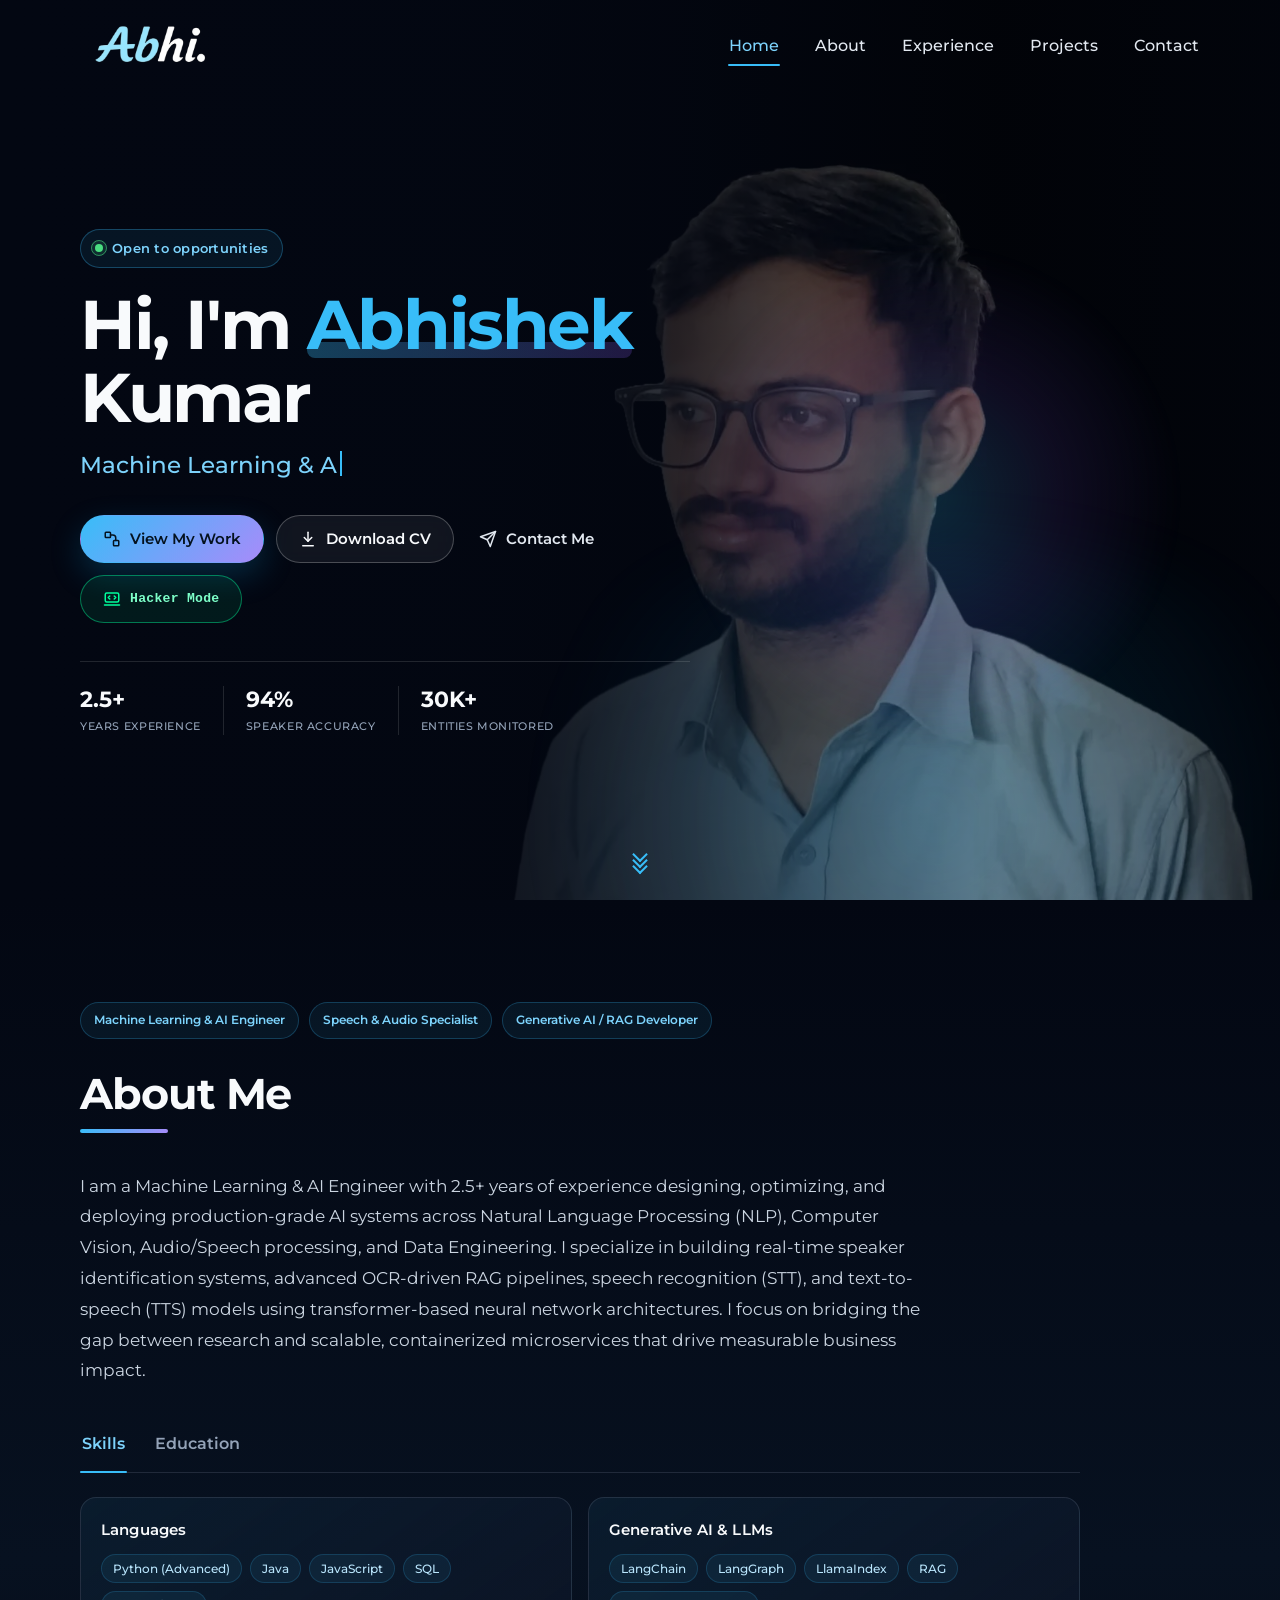
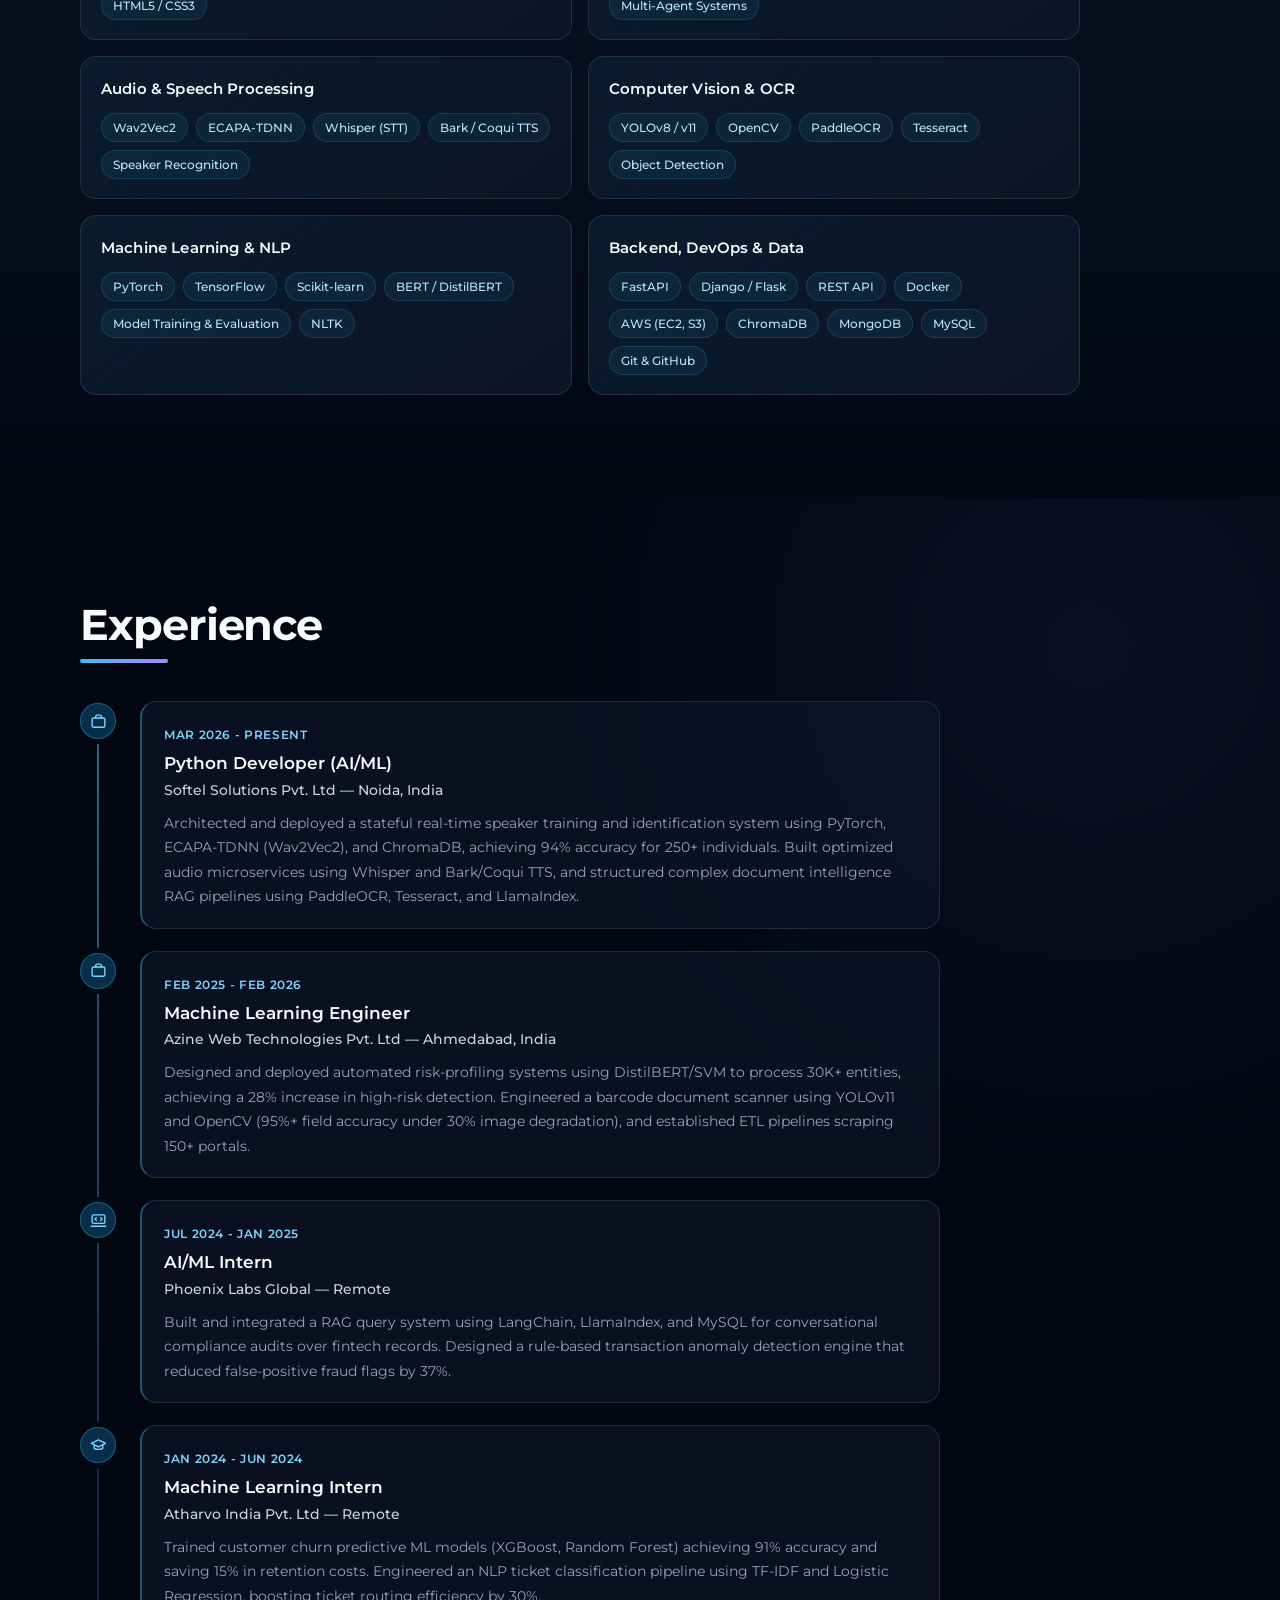
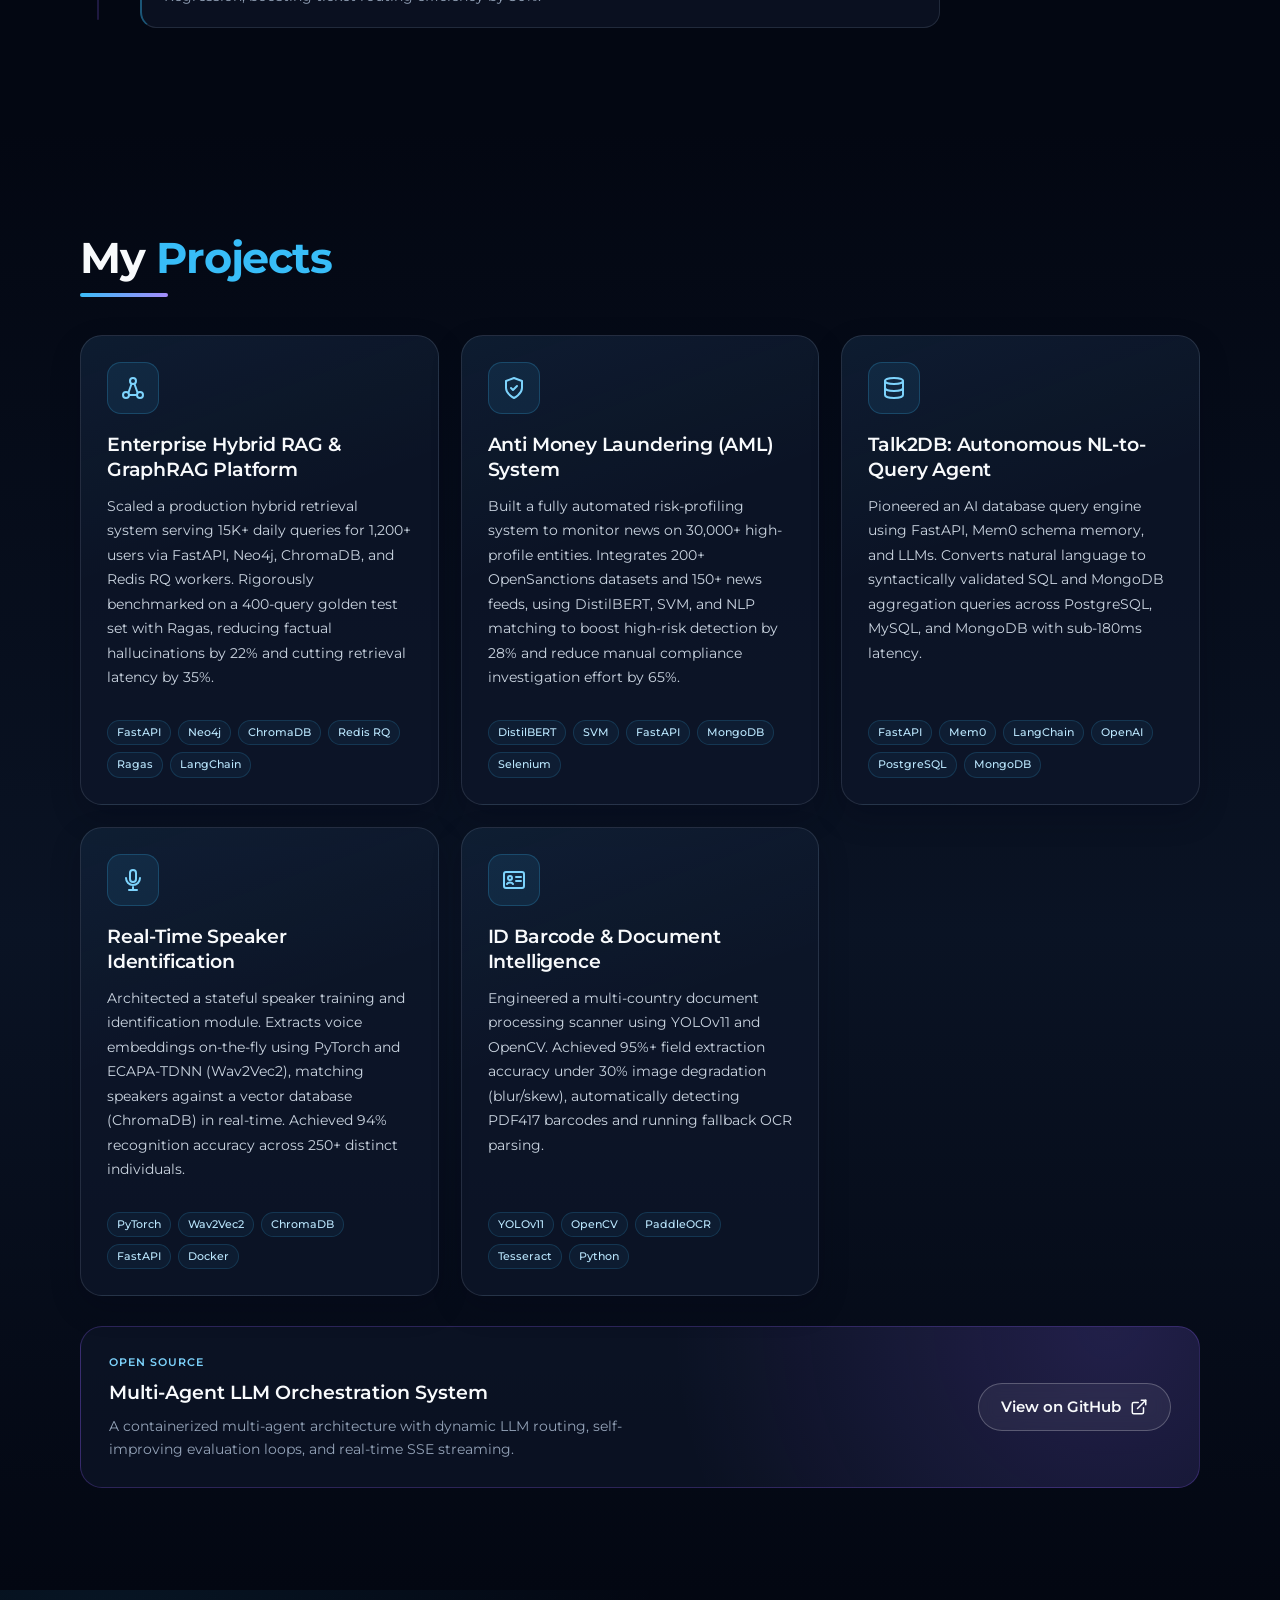
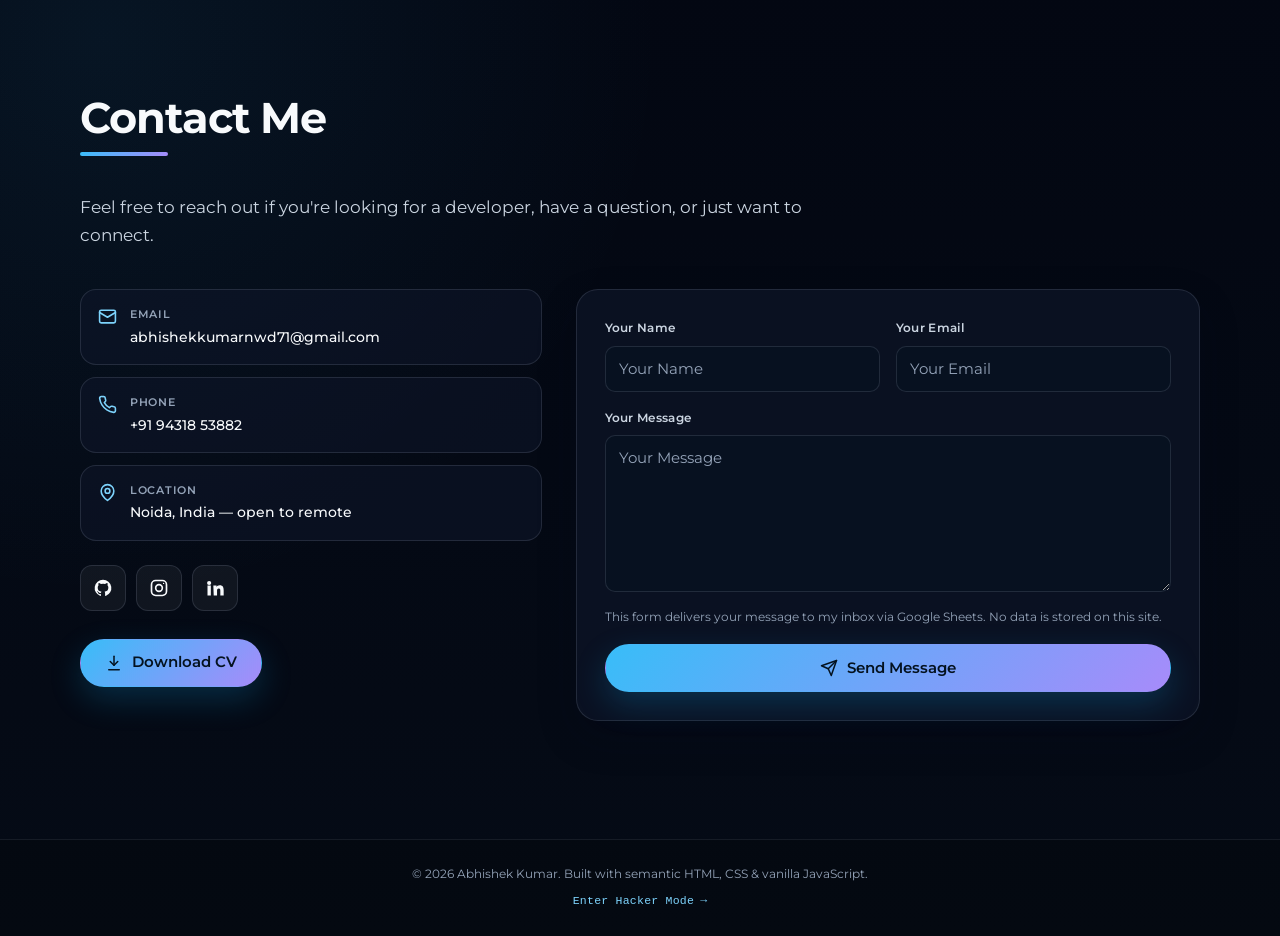
==== index.html @ 0c3302c2 "Initial portfolio commit" ====
<!DOCTYPE html>
<html lang="en">
  <head>
    <meta charset="UTF-8">
    <meta name="viewport" content="width=device-width, initial-scale=1.0">
    <title>Abhishek Kumar | Machine Learning &amp; AI Engineer</title>
    <meta name="description" content="Abhishek Kumar is a Machine Learning &amp; AI Engineer with 2.5+ years of experience building production NLP, speech, computer vision, and RAG systems.">
    <meta name="author" content="Abhishek Kumar">
    <meta name="theme-color" content="#030712">
    <link rel="canonical" href="https://personal-portfolio-jet-nine.vercel.app/">

    <meta property="og:type" content="website">
    <meta property="og:site_name" content="Abhishek Kumar — Portfolio">
    <meta property="og:title" content="Abhishek Kumar | Machine Learning &amp; AI Engineer">
    <meta property="og:description" content="ML/AI engineer with 2.5+ years building production NLP, speech, computer vision, and RAG systems.">
    <meta property="og:url" content="https://personal-portfolio-jet-nine.vercel.app/">
    <meta property="og:image" content="https://personal-portfolio-jet-nine.vercel.app/images/og-cover.jpg">
    <meta property="og:image:width" content="1200">
    <meta property="og:image:height" content="630">
    <meta property="og:image:alt" content="Abhishek Kumar — Machine Learning and AI Engineer">
    <meta name="twitter:card" content="summary_large_image">
    <meta name="twitter:title" content="Abhishek Kumar | Machine Learning &amp; AI Engineer">
    <meta name="twitter:description" content="ML/AI engineer building production NLP, speech, computer vision, and RAG systems.">
    <meta name="twitter:image" content="https://personal-portfolio-jet-nine.vercel.app/images/og-cover.jpg">

    <link rel="icon" type="image/x-icon" href="images/favicon.ico">
    <link rel="apple-touch-icon" href="images/apple-touch-icon.png">

    <link rel="preload" as="image" href="images/background.webp" media="(min-width: 821px)" fetchpriority="high">
    <link rel="preload" as="image" href="images/mobile-bg.webp" media="(max-width: 820px)" fetchpriority="high">
    <link rel="preload" as="font" type="font/woff2" href="fonts/montserrat-latin-variable.woff2" crossorigin>
    <link rel="stylesheet" href="style.css">
    <script>document.documentElement.classList.add('js');</script>

    <script type="application/ld+json">
      {
        "@context": "https://schema.org",
        "@type": "Person",
        "name": "Abhishek Kumar",
        "jobTitle": "Machine Learning & AI Engineer",
        "url": "https://personal-portfolio-jet-nine.vercel.app/",
        "image": "https://personal-portfolio-jet-nine.vercel.app/images/og-cover.jpg",
        "email": "mailto:abhishekkumarnwd71@gmail.com",
        "telephone": "+91-94318-53882",
        "address": {
          "@type": "PostalAddress",
          "addressLocality": "Noida",
          "addressRegion": "Uttar Pradesh",
          "addressCountry": "IN"
        },
        "alumniOf": {
          "@type": "CollegeOrUniversity",
          "name": "Oriental Institute of Science and Technology"
        },
        "sameAs": [
          "https://github.com/abhish12345",
          "https://www.linkedin.com/in/abhishek-kumar-a26b3522a/"
        ],
        "knowsAbout": [
          "Machine Learning",
          "Natural Language Processing",
          "Speech Recognition",
          "Computer Vision",
          "Retrieval-Augmented Generation",
          "PyTorch",
          "FastAPI",
          "Docker",
          "AWS"
        ]
      }
    </script>
  </head>
  <body>
    <a class="skip-link" href="#main">Skip to main content</a>

    <!-- Inline SVG sprite keeps the page fast and removes the Font Awesome dependency -->
    <svg class="svg-sprite" xmlns="http://www.w3.org/2000/svg" aria-hidden="true" focusable="false">
      <symbol id="i-menu" viewBox="0 0 24 24"><path d="M4 6h16M4 12h16M4 18h16"/></symbol>
      <symbol id="i-close" viewBox="0 0 24 24"><path d="M18 6 6 18M6 6l12 12"/></symbol>
      <symbol id="i-project" viewBox="0 0 24 24"><rect x="3" y="3" width="7" height="7" rx="1"/><rect x="14" y="14" width="7" height="7" rx="1"/><path d="M10 6.5h3a4 4 0 0 1 4 4V14"/></symbol>
      <symbol id="i-send" viewBox="0 0 24 24"><path d="m22 2-7 20-4-9-9-4Z"/><path d="M22 2 11 13"/></symbol>
      <symbol id="i-download" viewBox="0 0 24 24"><path d="M12 3v12"/><path d="m7 10 5 5 5-5"/><path d="M5 21h14"/></symbol>
      <symbol id="i-briefcase" viewBox="0 0 24 24"><rect x="3" y="7" width="18" height="13" rx="2"/><path d="M8 7V5a2 2 0 0 1 2-2h4a2 2 0 0 1 2 2v2"/></symbol>
      <symbol id="i-laptop" viewBox="0 0 24 24"><rect x="3" y="4" width="18" height="12" rx="2"/><path d="M2 20h20"/><path d="m9 8-2 2 2 2M15 8l2 2-2 2"/></symbol>
      <symbol id="i-cap" viewBox="0 0 24 24"><path d="m22 9-10-5L2 9l10 5 10-5Z"/><path d="M6 11v5c3 2 9 2 12 0v-5"/></symbol>
      <symbol id="i-award" viewBox="0 0 24 24"><circle cx="12" cy="8" r="5"/><path d="m8.5 12-1.5 9 5-3 5 3-1.5-9"/></symbol>
      <symbol id="i-shield" viewBox="0 0 24 24"><path d="M12 22s8-4 8-10V5l-8-3-8 3v7c0 6 8 10 8 10Z"/><path d="m9 12 2 2 4-4"/></symbol>
      <symbol id="i-mic" viewBox="0 0 24 24"><rect x="9" y="2" width="6" height="12" rx="3"/><path d="M5 10a7 7 0 0 0 14 0"/><path d="M12 19v3M8 22h8"/></symbol>
      <symbol id="i-id" viewBox="0 0 24 24"><rect x="2" y="4" width="20" height="16" rx="2"/><circle cx="8" cy="10" r="2"/><path d="M14 9h5M14 13h5M5 16c1-2 5-2 6 0"/></symbol>
      <symbol id="i-mail" viewBox="0 0 24 24"><rect x="2" y="4" width="20" height="16" rx="2"/><path d="m2 7 10 6 10-6"/></symbol>
      <symbol id="i-phone" viewBox="0 0 24 24"><path d="M22 16.9v3a2 2 0 0 1-2.2 2 19.8 19.8 0 0 1-8.6-3.1 19.4 19.4 0 0 1-6-6A19.8 19.8 0 0 1 2.1 4.2 2 2 0 0 1 4.1 2h3a2 2 0 0 1 2 1.7c.1.9.3 1.8.6 2.6a2 2 0 0 1-.5 2.1L8 9.6a16 16 0 0 0 6.4 6.4l1.2-1.2a2 2 0 0 1 2.1-.5c.8.3 1.7.5 2.6.6a2 2 0 0 1 1.7 2Z"/></symbol>
      <symbol id="i-pin" viewBox="0 0 24 24"><path d="M20 10c0 6-8 12-8 12S4 16 4 10a8 8 0 1 1 16 0Z"/><circle cx="12" cy="10" r="3"/></symbol>
      <symbol id="i-github" viewBox="0 0 24 24"><path d="M12 2a10 10 0 0 0-3.16 19.49c.5.09.68-.22.68-.48v-1.7c-2.78.6-3.37-1.34-3.37-1.34-.45-1.16-1.11-1.47-1.11-1.47-.91-.62.07-.61.07-.61 1 .07 1.53 1.03 1.53 1.03.9 1.53 2.36 1.09 2.93.83.09-.65.35-1.09.64-1.34-2.22-.25-4.56-1.11-4.56-4.94 0-1.09.39-1.98 1.03-2.68-.1-.25-.45-1.27.1-2.65 0 0 .84-.27 2.75 1.02a9.5 9.5 0 0 1 5 0c1.91-1.29 2.75-1.02 2.75-1.02.55 1.38.2 2.4.1 2.65.64.7 1.03 1.59 1.03 2.68 0 3.84-2.34 4.69-4.57 4.94.36.31.68.92.68 1.85v2.74c0 .27.18.58.69.48A10 10 0 0 0 12 2Z"/></symbol>
      <symbol id="i-linkedin" viewBox="0 0 24 24"><path d="M4.98 3.5a2.5 2.5 0 1 1 0 5 2.5 2.5 0 0 1 0-5ZM3 9h4v12H3zM10 9h3.8v1.7h.05c.53-1 1.83-2.05 3.77-2.05 4.03 0 4.78 2.65 4.78 6.1V21h-4v-5.5c0-1.31-.02-3-1.83-3-1.83 0-2.11 1.43-2.11 2.9V21h-4z"/></symbol>
      <symbol id="i-instagram" viewBox="0 0 24 24"><rect x="3" y="3" width="18" height="18" rx="5"/><circle cx="12" cy="12" r="4"/><circle cx="17.5" cy="6.5" r=".8" fill="currentColor" stroke="none"/></symbol>
      <symbol id="i-external" viewBox="0 0 24 24"><path d="M15 3h6v6"/><path d="M10 14 21 3"/><path d="M18 13v6a2 2 0 0 1-2 2H5a2 2 0 0 1-2-2V8a2 2 0 0 1 2-2h6"/></symbol>
      <symbol id="i-network" viewBox="0 0 24 24"><circle cx="12" cy="5" r="3"/><circle cx="5" cy="19" r="3"/><circle cx="19" cy="19" r="3"/><path d="m7.5 16.5 3-8.5M16.5 16.5l-3-8.5M8 19h8"/></symbol>
      <symbol id="i-database" viewBox="0 0 24 24"><ellipse cx="12" cy="5" rx="9" ry="3"/><path d="M3 5v14c0 1.66 4.03 3 9 3s9-1.34 9-3V5"/><path d="M3 12c0 1.66 4.03 3 9 3s9-1.34 9-3"/></symbol>
      <symbol id="i-cpu" viewBox="0 0 24 24"><rect x="4" y="4" width="16" height="16" rx="2"/><rect x="9" y="9" width="6" height="6"/><path d="M9 1v3M15 1v3M9 20v3M15 20v3M20 9h3M20 15h3M1 9h3M1 15h3"/></symbol>
      <symbol id="i-terminal" viewBox="0 0 24 24"><rect x="2" y="3" width="20" height="18" rx="2"/><path d="m7 9 3 3-3 3M13 15h4"/></symbol>
    </svg>

    <header id="header">
      <div class="container">
        <nav aria-label="Main navigation">
          <a class="logo-link" href="#header" aria-label="Abhishek Kumar — back to top">
            <img class="logo" src="images/logo.webp" alt="Abhishek Kumar" width="140" height="47">
          </a>

          <ul id="sidemenu">
            <li><a class="nav-link active" href="#header" aria-current="page">Home</a></li>
            <li><a class="nav-link" href="#about">About</a></li>
            <li><a class="nav-link" href="#experience">Experience</a></li>
            <li><a class="nav-link" href="#projects">Projects</a></li>
            <li><a class="nav-link" href="#contact">Contact</a></li>
          </ul>

          <button class="menu-toggle" type="button" aria-label="Open menu" aria-controls="sidemenu" aria-expanded="false">
            <svg class="icon" aria-hidden="true"><use href="#i-menu"></use></svg>
          </button>
          <button class="menu-close" type="button" aria-label="Close menu" aria-controls="sidemenu">
            <svg class="icon" aria-hidden="true"><use href="#i-close"></use></svg>
          </button>
        </nav>

        <div class="menu-overlay" data-close-menu aria-hidden="true"></div>

        <div class="header-content">
          <div class="header-text">
            <p class="header-badge"><span class="status-dot" aria-hidden="true"></span> Open to opportunities</p>
            <h1>Hi, I'm <span class="highlight-text">Abhishek</span> Kumar</h1>
            <p class="header-subtitle">
              <span class="sr-only">Machine Learning &amp; AI Engineer</span>
              <span class="typed-text" aria-hidden="true">Machine Learning &amp; AI Engineer</span><span class="cursor" aria-hidden="true"></span>
            </p>
            <div class="header-btns">
              <a href="#projects" class="btn btn-primary">
                <svg class="icon" aria-hidden="true"><use href="#i-project"></use></svg>
                View My Work
              </a>
              <a href="images/Abhishek_Kumar_CV.pdf" class="btn btn-secondary" download="Abhishek_Kumar_CV.pdf">
                <svg class="icon" aria-hidden="true"><use href="#i-download"></use></svg>
                Download CV
              </a>
              <a href="#contact" class="btn btn-ghost">
                <svg class="icon" aria-hidden="true"><use href="#i-send"></use></svg>
                Contact Me
              </a>
              <a href="hacker.html" class="btn btn-hacker">
                <svg class="icon" aria-hidden="true"><use href="#i-laptop"></use></svg>
                Hacker Mode
              </a>
            </div>
            <ul class="hero-stats">
              <li><strong>2.5+</strong><span>Years experience</span></li>
              <li><strong>94%</strong><span>Speaker accuracy</span></li>
              <li><strong>30K+</strong><span>Entities monitored</span></li>
            </ul>
          </div>
          <div class="header-shape" aria-hidden="true"><div class="shape-bg"></div></div>
        </div>
      </div>
      <a class="scroll-down" href="#about" aria-label="Scroll to About section"><span></span><span></span><span></span></a>
    </header>

    <main id="main" tabindex="-1">
      <section id="about" aria-labelledby="about-title">
        <div class="container">
          <div class="about-header" data-aos="fade-up">
            <div class="about-badges">
              <div class="about-badge">Machine Learning &amp; AI Engineer</div>
              <div class="about-badge">Speech &amp; Audio Specialist</div>
              <div class="about-badge">Generative AI / RAG Developer</div>
            </div>
          </div>

          <div class="about-content" data-aos="fade-up">
            <h2 class="sub-title" id="about-title">About Me</h2>
            <p class="about-description">
              I am a Machine Learning &amp; AI Engineer with 2.5+ years of experience designing, optimizing, and deploying
              production-grade AI systems across Natural Language Processing (NLP), Computer Vision, Audio/Speech processing,
              and Data Engineering. I specialize in building real-time speaker identification systems, advanced OCR-driven RAG
              pipelines, speech recognition (STT), and text-to-speech (TTS) models using transformer-based neural network
              architectures. I focus on bridging the gap between research and scalable, containerized microservices that drive
              measurable business impact.
            </p>

            <div class="tab-titles" role="tablist" aria-label="Skills and education">
              <button class="tab-links active-link" id="tab-skills" type="button" role="tab" aria-selected="true" aria-controls="skills">Skills</button>
              <button class="tab-links" id="tab-education" type="button" role="tab" aria-selected="false" aria-controls="education" tabindex="-1">Education</button>
            </div>

            <div class="tab-contents active-tab" id="skills" role="tabpanel" aria-labelledby="tab-skills" tabindex="0">
              <div class="skills-container">
                <div class="skill-category" data-aos="fade-up" data-aos-delay="50">
                  <h3>Languages</h3>
                  <div class="skill-tags">
                    <span class="skill-tag">Python (Advanced)</span>
                    <span class="skill-tag">Java</span>
                    <span class="skill-tag">JavaScript</span>
                    <span class="skill-tag">SQL</span>
                    <span class="skill-tag">HTML5 / CSS3</span>
                  </div>
                </div>

                <div class="skill-category" data-aos="fade-up" data-aos-delay="100">
                  <h3>Generative AI &amp; LLMs</h3>
                  <div class="skill-tags">
                    <span class="skill-tag">LangChain</span>
                    <span class="skill-tag">LangGraph</span>
                    <span class="skill-tag">LlamaIndex</span>
                    <span class="skill-tag">RAG</span>
                    <span class="skill-tag">Multi-Agent Systems</span>
                  </div>
                </div>

                <div class="skill-category" data-aos="fade-up" data-aos-delay="150">
                  <h3>Audio &amp; Speech Processing</h3>
                  <div class="skill-tags">
                    <span class="skill-tag">Wav2Vec2</span>
                    <span class="skill-tag">ECAPA-TDNN</span>
                    <span class="skill-tag">Whisper (STT)</span>
                    <span class="skill-tag">Bark / Coqui TTS</span>
                    <span class="skill-tag">Speaker Recognition</span>
                  </div>
                </div>

                <div class="skill-category" data-aos="fade-up" data-aos-delay="200">
                  <h3>Computer Vision &amp; OCR</h3>
                  <div class="skill-tags">
                    <span class="skill-tag">YOLOv8 / v11</span>
                    <span class="skill-tag">OpenCV</span>
                    <span class="skill-tag">PaddleOCR</span>
                    <span class="skill-tag">Tesseract</span>
                    <span class="skill-tag">Object Detection</span>
                  </div>
                </div>

                <div class="skill-category" data-aos="fade-up" data-aos-delay="250">
                  <h3>Machine Learning &amp; NLP</h3>
                  <div class="skill-tags">
                    <span class="skill-tag">PyTorch</span>
                    <span class="skill-tag">TensorFlow</span>
                    <span class="skill-tag">Scikit-learn</span>
                    <span class="skill-tag">BERT / DistilBERT</span>
                    <span class="skill-tag">Model Training &amp; Evaluation</span>
                    <span class="skill-tag">NLTK</span>
                  </div>
                </div>

                <div class="skill-category" data-aos="fade-up" data-aos-delay="300">
                  <h3>Backend, DevOps &amp; Data</h3>
                  <div class="skill-tags">
                    <span class="skill-tag">FastAPI</span>
                    <span class="skill-tag">Django / Flask</span>
                    <span class="skill-tag">REST API</span>
                    <span class="skill-tag">Docker</span>
                    <span class="skill-tag">AWS (EC2, S3)</span>
                    <span class="skill-tag">ChromaDB</span>
                    <span class="skill-tag">MongoDB</span>
                    <span class="skill-tag">MySQL</span>
                    <span class="skill-tag">Git &amp; GitHub</span>
                  </div>
                </div>
              </div>
            </div>

            <div class="tab-contents" id="education" role="tabpanel" aria-labelledby="tab-education" tabindex="0" hidden>
              <ul class="timeline">
                <li class="timeline-item">
                  <div class="timeline-dot"><svg class="icon" aria-hidden="true"><use href="#i-cap"></use></svg></div>
                  <div class="timeline-content">
                    <span class="timeline-date">Sep 2020 - Jun 2024</span>
                    <h3 class="timeline-title">B.Tech in Electronics &amp; Communication Engineering</h3>
                    <p class="timeline-company">Oriental Institute of Science and Technology — Bhopal, India</p>
                    <p class="timeline-description">Graduated with a CGPA of 8.17 / 10. Core coursework in AI/ML, data structures, algorithms, and digital signal processing.</p>
                  </div>
                </li>
                <li class="timeline-item">
                  <div class="timeline-dot"><svg class="icon" aria-hidden="true"><use href="#i-laptop"></use></svg></div>
                  <div class="timeline-content">
                    <span class="timeline-date">Aug 2024 - Jan 2025</span>
                    <h3 class="timeline-title">Java &amp; Python Full Stack Training</h3>
                    <p class="timeline-company">Kodnest</p>
                    <p class="timeline-description">Completed intensive Java and Python full-stack training with a focus on practical application development.</p>
                  </div>
                </li>
                <li class="timeline-item">
                  <div class="timeline-dot"><svg class="icon" aria-hidden="true"><use href="#i-award"></use></svg></div>
                  <div class="timeline-content">
                    <span class="timeline-date">Issued March 2025</span>
                    <h3 class="timeline-title">Oracle Cloud Infrastructure: Certified AI Foundations Associate</h3>
                    <p class="timeline-company">Oracle</p>
                    <p class="timeline-description">Validation of core knowledge in cloud artificial intelligence concepts, machine learning, and deep learning architectures.</p>
                  </div>
                </li>
              </ul>
            </div>
          </div>
        </div>
      </section>

      <section id="experience" aria-labelledby="experience-title">
        <div class="container">
          <h2 class="sub-title" id="experience-title" data-aos="fade-up">Experience</h2>
          <ul class="timeline">
            <li class="timeline-item" data-aos="fade-up" data-aos-delay="50">
              <div class="timeline-dot"><svg class="icon" aria-hidden="true"><use href="#i-briefcase"></use></svg></div>
              <div class="timeline-content">
                <span class="timeline-date">Mar 2026 - Present</span>
                <h3 class="timeline-title">Python Developer (AI/ML)</h3>
                <p class="timeline-company">Softel Solutions Pvt. Ltd — Noida, India</p>
                <p class="timeline-description">
                  Architected and deployed a stateful real-time speaker training and identification system using PyTorch, ECAPA-TDNN (Wav2Vec2), and ChromaDB, achieving 94% accuracy for 250+ individuals. Built optimized audio microservices using Whisper and Bark/Coqui TTS, and structured complex document intelligence RAG pipelines using PaddleOCR, Tesseract, and LlamaIndex.
                </p>
              </div>
            </li>
            <li class="timeline-item" data-aos="fade-up" data-aos-delay="100">
              <div class="timeline-dot"><svg class="icon" aria-hidden="true"><use href="#i-briefcase"></use></svg></div>
              <div class="timeline-content">
                <span class="timeline-date">Feb 2025 - Feb 2026</span>
                <h3 class="timeline-title">Machine Learning Engineer</h3>
                <p class="timeline-company">Azine Web Technologies Pvt. Ltd — Ahmedabad, India</p>
                <p class="timeline-description">
                  Designed and deployed automated risk-profiling systems using DistilBERT/SVM to process 30K+ entities, achieving a 28% increase in high-risk detection. Engineered a barcode document scanner using YOLOv11 and OpenCV (95%+ field accuracy under 30% image degradation), and established ETL pipelines scraping 150+ portals.
                </p>
              </div>
            </li>
            <li class="timeline-item" data-aos="fade-up" data-aos-delay="150">
              <div class="timeline-dot"><svg class="icon" aria-hidden="true"><use href="#i-laptop"></use></svg></div>
              <div class="timeline-content">
                <span class="timeline-date">Jul 2024 - Jan 2025</span>
                <h3 class="timeline-title">AI/ML Intern</h3>
                <p class="timeline-company">Phoenix Labs Global — Remote</p>
                <p class="timeline-description">
                  Built and integrated a RAG query system using LangChain, LlamaIndex, and MySQL for conversational compliance audits over fintech records. Designed a rule-based transaction anomaly detection engine that reduced false-positive fraud flags by 37%.
                </p>
              </div>
            </li>
            <li class="timeline-item" data-aos="fade-up" data-aos-delay="200">
              <div class="timeline-dot"><svg class="icon" aria-hidden="true"><use href="#i-cap"></use></svg></div>
              <div class="timeline-content">
                <span class="timeline-date">Jan 2024 - Jun 2024</span>
                <h3 class="timeline-title">Machine Learning Intern</h3>
                <p class="timeline-company">Atharvo India Pvt. Ltd — Remote</p>
                <p class="timeline-description">
                  Trained customer churn predictive ML models (XGBoost, Random Forest) achieving 91% accuracy and saving 15% in retention costs. Engineered an NLP ticket classification pipeline using TF-IDF and Logistic Regression, boosting ticket routing efficiency by 30%.
                </p>
              </div>
            </li>
          </ul>
        </div>
      </section>

      <section id="projects" aria-labelledby="projects-title">
        <div class="container">
          <h2 class="sub-title" id="projects-title" data-aos="fade-up">My <span>Projects</span></h2>
          <div class="services-list">
            <article class="project-card" data-aos="fade-up" data-aos-delay="50" tabindex="0" aria-labelledby="project-graphrag-title">
              <div class="project-icon"><svg class="icon" aria-hidden="true"><use href="#i-network"></use></svg></div>
              <h3 id="project-graphrag-title">Enterprise Hybrid RAG &amp; GraphRAG Platform</h3>
              <p>
                Scaled a production hybrid retrieval system serving 15K+ daily queries for 1,200+ users via FastAPI, Neo4j, ChromaDB, and Redis RQ workers. Rigorously benchmarked on a 400-query golden test set with Ragas, reducing factual hallucinations by 22% and cutting retrieval latency by 35%.
              </p>
              <div class="tech-stack">
                <span>FastAPI</span><span>Neo4j</span><span>ChromaDB</span><span>Redis RQ</span><span>Ragas</span><span>LangChain</span>
              </div>
              <div class="project-overlay">
                <div class="project-details">
                  <h3 class="project-overlay-title" aria-hidden="true">Enterprise Hybrid RAG &amp; GraphRAG</h3>
                  <h4>Key Features</h4>
                  <ul>
                    <li>15,000+ daily queries across 1,200+ active users</li>
                    <li>Hybrid fusion (ChromaDB dense + BM25 sparse)</li>
                    <li>Neo4j multi-hop knowledge graph linking</li>
                    <li>Evaluated with Ragas: -22% hallucinations</li>
                  </ul>
                  <a class="project-link" href="mailto:abhishekkumarnwd71@gmail.com?subject=GraphRAG%20case%20study%20request">Request case study <svg class="icon" aria-hidden="true"><use href="#i-external"></use></svg></a>
                </div>
              </div>
            </article>


            <article class="project-card" data-aos="fade-up" data-aos-delay="50" tabindex="0" aria-labelledby="project-aml-title">
              <div class="project-icon"><svg class="icon" aria-hidden="true"><use href="#i-shield"></use></svg></div>
              <h3 id="project-aml-title">Anti Money Laundering (AML) System</h3>
              <p>
                Built a fully automated risk-profiling system to monitor news on 30,000+ high-profile entities. Integrates 200+ OpenSanctions datasets and 150+ news feeds, using DistilBERT, SVM, and NLP matching to boost high-risk detection by 28% and reduce manual compliance investigation effort by 65%.
              </p>
              <div class="tech-stack">
                <span>DistilBERT</span><span>SVM</span><span>FastAPI</span><span>MongoDB</span><span>Selenium</span>
              </div>
              <div class="project-overlay">
                <div class="project-details">
                  <h3 class="project-overlay-title" aria-hidden="true">Anti Money Laundering (AML) System</h3>
                  <h4>Key Features</h4>
                  <ul>
                    <li>Watchlist entity matching across 30K+ records</li>
                    <li>Real-time OpenSanctions integration</li>
                    <li>28% increase in high-risk detection</li>
                    <li>Crime &amp; sentiment classification</li>
                  </ul>
                  <a class="project-link" href="mailto:abhishekkumarnwd71@gmail.com?subject=AML%20case%20study%20request">Request case study <svg class="icon" aria-hidden="true"><use href="#i-external"></use></svg></a>
                </div>
              </div>
            </article>

            <article class="project-card" data-aos="fade-up" data-aos-delay="200" tabindex="0" aria-labelledby="project-talk2db-title">
              <div class="project-icon"><svg class="icon" aria-hidden="true"><use href="#i-database"></use></svg></div>
              <h3 id="project-talk2db-title">Talk2DB: Autonomous NL-to-Query Agent</h3>
              <p>
                Pioneered an AI database query engine using FastAPI, Mem0 schema memory, and LLMs. Converts natural language to syntactically validated SQL and MongoDB aggregation queries across PostgreSQL, MySQL, and MongoDB with sub-180ms latency.
              </p>
              <div class="tech-stack">
                <span>FastAPI</span><span>Mem0</span><span>LangChain</span><span>OpenAI</span><span>PostgreSQL</span><span>MongoDB</span>
              </div>
              <div class="project-overlay">
                <div class="project-details">
                  <h3 class="project-overlay-title" aria-hidden="true">Talk2DB: Autonomous Agent</h3>
                  <h4>Key Features</h4>
                  <ul>
                    <li>Zero-shot NL to SQL/NoSQL compilation</li>
                    <li>Mem0 dynamic schema &amp; constraint memory</li>
                    <li>100% AST syntax &amp; security validation</li>
                    <li>Sub-180ms query synthesis latency</li>
                  </ul>
                  <a class="project-link" href="mailto:abhishekkumarnwd71@gmail.com?subject=Talk2DB%20case%20study%20request">Request case study <svg class="icon" aria-hidden="true"><use href="#i-external"></use></svg></a>
                </div>
              </div>
            </article>

            <article class="project-card" data-aos="fade-up" data-aos-delay="150" tabindex="0" aria-labelledby="project-speaker-title">
              <div class="project-icon"><svg class="icon" aria-hidden="true"><use href="#i-mic"></use></svg></div>
              <h3 id="project-speaker-title">Real-Time Speaker Identification</h3>
              <p>
                Architected a stateful speaker training and identification module. Extracts voice embeddings on-the-fly using PyTorch and ECAPA-TDNN (Wav2Vec2), matching speakers against a vector database (ChromaDB) in real-time. Achieved 94% recognition accuracy across 250+ distinct individuals.
              </p>
              <div class="tech-stack">
                <span>PyTorch</span><span>Wav2Vec2</span><span>ChromaDB</span><span>FastAPI</span><span>Docker</span>
              </div>
              <div class="project-overlay">
                <div class="project-details">
                  <h3 class="project-overlay-title" aria-hidden="true">Real-Time Speaker Identification</h3>
                  <h4>Key Features</h4>
                  <ul>
                    <li>Real-time audio stream processing</li>
                    <li>ECAPA-TDNN stateful voice matching</li>
                    <li>Identifies from 250+ distinct speakers</li>
                    <li>FastAPI microservices &amp; Dockerized scale</li>
                  </ul>
                  <a class="project-link" href="mailto:abhishekkumarnwd71@gmail.com?subject=Speaker%20identification%20case%20study%20request">Request case study <svg class="icon" aria-hidden="true"><use href="#i-external"></use></svg></a>
                </div>
              </div>
            </article>

            <article class="project-card" data-aos="fade-up" data-aos-delay="250" tabindex="0" aria-labelledby="project-document-title">
              <div class="project-icon"><svg class="icon" aria-hidden="true"><use href="#i-id"></use></svg></div>
              <h3 id="project-document-title">ID Barcode &amp; Document Intelligence</h3>
              <p>
                Engineered a multi-country document processing scanner using YOLOv11 and OpenCV. Achieved 95%+ field extraction accuracy under 30% image degradation (blur/skew), automatically detecting PDF417 barcodes and running fallback OCR parsing.
              </p>
              <div class="tech-stack">
                <span>YOLOv11</span><span>OpenCV</span><span>PaddleOCR</span><span>Tesseract</span><span>Python</span>
              </div>
              <div class="project-overlay">
                <div class="project-details">
                  <h3 class="project-overlay-title" aria-hidden="true">ID Barcode &amp; Document Intelligence</h3>
                  <h4>Key Features</h4>
                  <ul>
                    <li>YOLOv11 custom object detection</li>
                    <li>OpenCV blur, rotation &amp; skew correction</li>
                    <li>95%+ barcode reading accuracy</li>
                    <li>PaddleOCR fallback transcription</li>
                  </ul>
                  <a class="project-link" href="mailto:abhishekkumarnwd71@gmail.com?subject=Document%20intelligence%20case%20study%20request">Request case study <svg class="icon" aria-hidden="true"><use href="#i-external"></use></svg></a>
                </div>
              </div>
            </article>
          </div>

          <div class="projects-cta" data-aos="fade-up">
            <div>
              <p class="eyebrow">Open source</p>
              <h3>Multi-Agent LLM Orchestration System</h3>
              <p>A containerized multi-agent architecture with dynamic LLM routing, self-improving evaluation loops, and real-time SSE streaming.</p>
            </div>
            <a class="btn btn-secondary" href="https://github.com/abhish12345/Multi_Agent_System" target="_blank" rel="noopener noreferrer">
              View on GitHub
              <svg class="icon" aria-hidden="true"><use href="#i-external"></use></svg>
            </a>
          </div>
        </div>
      </section>

      <section id="contact" aria-labelledby="contact-title">
        <div class="container">
          <h2 class="sub-title" id="contact-title" data-aos="fade-up">Contact Me</h2>
          <p class="contact-desc" data-aos="fade-up">Feel free to reach out if you're looking for a developer, have a question, or just want to connect.</p>

          <div class="row">
            <div class="contact-left" data-aos="fade-right">
              <div class="contact-info">
                <a class="contact-item" href="mailto:abhishekkumarnwd71@gmail.com">
                  <svg class="icon" aria-hidden="true"><use href="#i-mail"></use></svg>
                  <div>
                    <h3>Email</h3>
                    <p>abhishekkumarnwd71@gmail.com</p>
                  </div>
                </a>
                <a class="contact-item" href="tel:+919431853882">
                  <svg class="icon" aria-hidden="true"><use href="#i-phone"></use></svg>
                  <div>
                    <h3>Phone</h3>
                    <p>+91&nbsp;94318&nbsp;53882</p>
                  </div>
                </a>
                <div class="contact-item">
                  <svg class="icon" aria-hidden="true"><use href="#i-pin"></use></svg>
                  <div>
                    <h3>Location</h3>
                    <p>Noida, India — open to remote</p>
                  </div>
                </div>
              </div>

              <div class="social-icon">
                <a href="https://github.com/abhish12345" target="_blank" rel="noopener noreferrer" aria-label="GitHub profile" title="GitHub">
                  <svg class="icon icon-solid" aria-hidden="true"><use href="#i-github"></use></svg>
                </a>
                <a href="https://www.instagram.com/abh.shek_pandey/" target="_blank" rel="noopener noreferrer" aria-label="Instagram profile" title="Instagram">
                  <svg class="icon" aria-hidden="true"><use href="#i-instagram"></use></svg>
                </a>
                <a href="https://www.linkedin.com/in/abhishek-kumar-a26b3522a/" target="_blank" rel="noopener noreferrer" aria-label="LinkedIn profile" title="LinkedIn">
                  <svg class="icon icon-solid" aria-hidden="true"><use href="#i-linkedin"></use></svg>
                </a>
              </div>

              <a href="images/Abhishek_Kumar_CV.pdf" class="btn btn2" download="Abhishek_Kumar_CV.pdf">
                <svg class="icon" aria-hidden="true"><use href="#i-download"></use></svg>
                Download CV
              </a>
            </div>

            <div class="contact-right" data-aos="fade-left">
              <form name="submit-to-google-sheet" id="contact-form" aria-describedby="form-note">
                <div class="input-group">
                  <div class="form-field">
                    <label for="name">Your Name</label>
                    <input id="name" type="text" name="Name" placeholder="Your Name" autocomplete="name" maxlength="100" required>
                  </div>
                  <div class="form-field">
                    <label for="email">Your Email</label>
                    <input id="email" type="email" name="Email" placeholder="Your Email" autocomplete="email" maxlength="150" required>
                  </div>
                </div>
                <div class="form-field">
                  <label for="message">Your Message</label>
                  <textarea id="message" name="Message" rows="6" placeholder="Your Message" maxlength="2000" required></textarea>
                </div>
                <div class="hp-field" aria-hidden="true">
                  <label for="website">Leave this field empty</label>
                  <input id="website" type="text" name="Website" tabindex="-1" autocomplete="off">
                </div>
                <p class="form-note" id="form-note">This form delivers your message to my inbox via Google Sheets. No data is stored on this site.</p>
                <noscript>
                  <p class="form-note form-note-warning">JavaScript is disabled, so this form cannot send. Please email <a href="mailto:abhishekkumarnwd71@gmail.com">abhishekkumarnwd71@gmail.com</a> directly.</p>
                </noscript>
                <button type="submit" class="btn btn2">
                  <svg class="icon" aria-hidden="true"><use href="#i-send"></use></svg>
                  Send Message
                </button>
              </form>
              <p id="msg" class="form-status" role="status" aria-live="polite"></p>
            </div>
          </div>
        </div>

        <footer class="copyright">
          <p>&copy; <span id="year">2026</span> Abhishek Kumar. Built with semantic HTML, CSS &amp; vanilla JavaScript.</p>
          <p class="footer-mode"><a href="hacker.html">Enter Hacker Mode <span aria-hidden="true">&rarr;</span></a></p>
        </footer>
      </section>
    </main>

    <script src="script.js" defer onerror="document.documentElement.classList.remove('js')"></script>
  </body>
</html>
---- style.css ----
/* ==========================================================================
   Abhishek Kumar — Personal Portfolio
   Single stylesheet. No frameworks, no external icon fonts.
   ========================================================================== */

@font-face {
  font-family: "Montserrat";
  font-style: normal;
  font-weight: 400 700;
  font-display: swap;
  src: url("fonts/montserrat-latin-variable.woff2") format("woff2");
}

:root {
  color-scheme: dark;
  --primary-color: #0ea5e9;
  --accent: #38bdf8;
  --accent-soft: #7dd3fc;
  --secondary-color: #8b5cf6;
  --dark-bg: #030712;
  --dark-bg-alt: #071120;
  --surface: rgba(15, 23, 42, 0.72);
  --surface-solid: #0f172a;
  --light-text: #f8fafc;
  --muted-text: #cbd5e1;
  --muted-text-2: #94a3b8;
  --border: rgba(148, 163, 184, 0.18);
  --border-strong: rgba(125, 211, 252, 0.35);
  --gradient-primary: linear-gradient(135deg, #38bdf8, #a78bfa);
  --shadow-primary: 0 12px 32px rgba(14, 165, 233, 0.22);
  --shadow-card: 0 18px 45px rgba(2, 6, 23, 0.45);
  --radius-sm: 10px;
  --radius-md: 16px;
  --radius-lg: 22px;
  --container-width: 1120px;
  --transition: 220ms cubic-bezier(0.16, 1, 0.3, 1);
  --font-family: "Montserrat", system-ui, -apple-system, "Segoe UI", Roboto, Arial, sans-serif;
}

*,
*::before,
*::after {
  box-sizing: border-box;
}

* {
  margin: 0;
  padding: 0;
  font-family: inherit;
}

html {
  scroll-behavior: smooth;
  scroll-padding-top: 24px;
  -webkit-text-size-adjust: 100%;
}

body {
  min-height: 100vh;
  overflow-x: hidden;
  background: var(--dark-bg);
  color: var(--light-text);
  font-family: var(--font-family);
  font-size: 16px;
  line-height: 1.65;
  text-rendering: optimizeLegibility;
  -webkit-font-smoothing: antialiased;
}

body.menu-open {
  overflow: hidden;
}

img,
picture,
svg {
  display: block;
  max-width: 100%;
}

img {
  height: auto;
}

a {
  color: inherit;
}

button,
input,
textarea {
  font: inherit;
}

button {
  color: inherit;
}

ul,
ol {
  list-style: none;
}

[hidden] {
  display: none !important;
}

::selection {
  background: rgba(56, 189, 248, 0.32);
  color: #ffffff;
}

:focus-visible {
  outline: 3px solid var(--accent-soft);
  outline-offset: 3px;
  border-radius: 4px;
}

main:focus,
main:focus-visible {
  outline: none;
}

.container {
  width: min(100% - 40px, var(--container-width));
  margin-inline: auto;
}

.svg-sprite {
  position: absolute;
  width: 0;
  height: 0;
  overflow: hidden;
}

.icon {
  width: 1.2em;
  height: 1.2em;
  flex: 0 0 auto;
  fill: none;
  stroke: currentColor;
  stroke-width: 2;
  stroke-linecap: round;
  stroke-linejoin: round;
}

.icon-solid {
  fill: currentColor;
  stroke: none;
}

.sr-only {
  position: absolute !important;
  width: 1px !important;
  height: 1px !important;
  padding: 0 !important;
  margin: -1px !important;
  overflow: hidden !important;
  clip: rect(0, 0, 0, 0) !important;
  white-space: nowrap !important;
  border: 0 !important;
}

.skip-link {
  position: fixed;
  top: 12px;
  left: 12px;
  z-index: 2000;
  padding: 10px 16px;
  border-radius: 8px;
  background: var(--light-text);
  color: #04121f;
  font-size: 0.9rem;
  font-weight: 700;
  text-decoration: none;
  transform: translateY(-160%);
  transition: transform var(--transition);
}

.skip-link:focus {
  transform: translateY(0);
}

/* ==========================================================================
   Header and navigation
   ========================================================================== */

#header {
  position: relative;
  display: flex;
  flex-direction: column;
  min-height: 100vh;
  min-height: 100svh;
  overflow: hidden;
  background-color: var(--dark-bg);
  background-image:
    linear-gradient(
      90deg,
      #030712 0%,
      rgba(3, 7, 18, 0.97) 34%,
      rgba(3, 7, 18, 0.82) 54%,
      rgba(3, 7, 18, 0.45) 78%,
      rgba(3, 7, 18, 0.62) 100%
    ),
    url("images/background.webp");
  background-position: center, right center;
  background-repeat: no-repeat, no-repeat;
  background-size: cover, cover;
}

#header::before {
  content: "";
  position: absolute;
  inset: auto -12% -22% 34%;
  height: 62%;
  border-radius: 50%;
  background: radial-gradient(circle, rgba(14, 165, 233, 0.18), transparent 68%);
  filter: blur(30px);
  pointer-events: none;
  z-index: 0;
}

#header > .container {
  position: relative;
  z-index: 1;
  display: flex;
  flex: 1;
  flex-direction: column;
  width: min(100% - 40px, var(--container-width));
  margin-inline: auto;
}

nav {
  position: relative;
  display: flex;
  align-items: center;
  justify-content: space-between;
  gap: 24px;
  padding: 22px 0;
}

.logo-link {
  display: inline-flex;
  flex: 0 0 auto;
  border-radius: 8px;
}

.logo {
  width: 140px;
  height: auto;
  border-radius: 8px;
  transition: transform var(--transition);
}

.logo-link:hover .logo {
  transform: scale(1.04);
}

#sidemenu {
  display: flex;
  align-items: center;
  gap: clamp(18px, 3vw, 34px);
  margin-left: auto;
}

.nav-link {
  position: relative;
  display: inline-block;
  padding: 7px 1px;
  color: #e2e8f0;
  font-size: 0.98rem;
  font-weight: 500;
  text-decoration: none;
  transition: color var(--transition);
}

.nav-link::after {
  content: "";
  position: absolute;
  right: 0;
  bottom: 0;
  left: 0;
  height: 2px;
  border-radius: 2px;
  background: var(--accent);
  transform: scaleX(0);
  transform-origin: left;
  transition: transform var(--transition);
}

.nav-link:hover,
.nav-link:focus-visible,
.nav-link.active,
.nav-link[aria-current="page"] {
  color: var(--accent-soft);
}

.nav-link:hover::after,
.nav-link:focus-visible::after,
.nav-link.active::after,
.nav-link[aria-current="page"]::after {
  transform: scaleX(1);
}

.menu-toggle,
.menu-close {
  display: none;
  align-items: center;
  justify-content: center;
  width: 46px;
  height: 46px;
  border: 1px solid var(--border);
  border-radius: 12px;
  background: rgba(255, 255, 255, 0.06);
  color: var(--light-text);
  cursor: pointer;
  transition: background var(--transition), border-color var(--transition);
}

.menu-toggle:hover,
.menu-close:hover {
  background: rgba(255, 255, 255, 0.12);
  border-color: var(--border-strong);
}

.menu-toggle .icon,
.menu-close .icon {
  width: 22px;
  height: 22px;
}

.menu-overlay {
  display: none;
}

.header-content {
  position: relative;
  z-index: 1;
  display: flex;
  flex: 1;
  align-items: center;
  gap: 40px;
  padding: clamp(36px, 6vh, 72px) 0 clamp(64px, 9vh, 100px);
}

.header-text {
  position: relative;
  z-index: 2;
  max-width: 660px;
}

.header-badge {
  display: inline-flex;
  align-items: center;
  gap: 9px;
  padding: 8px 14px;
  border: 1px solid rgba(56, 189, 248, 0.3);
  border-radius: 999px;
  background: rgba(56, 189, 248, 0.08);
  color: var(--accent-soft);
  font-size: 0.8rem;
  font-weight: 600;
  letter-spacing: 0.02em;
}

.status-dot {
  position: relative;
  width: 8px;
  height: 8px;
  border-radius: 50%;
  background: #4ade80;
  box-shadow: 0 0 0 4px rgba(74, 222, 128, 0.12);
}

.status-dot::after {
  content: "";
  position: absolute;
  inset: -4px;
  border: 1px solid rgba(74, 222, 128, 0.55);
  border-radius: inherit;
  animation: ping 2.2s ease-out infinite;
}

@keyframes ping {
  0% {
    opacity: 0.9;
    transform: scale(0.6);
  }
  75%,
  100% {
    opacity: 0;
    transform: scale(1.65);
  }
}

.header-text h1 {
  margin: 20px 0 14px;
  color: var(--light-text);
  font-size: clamp(2.5rem, 5.4vw, 4.3rem);
  font-weight: 700;
  letter-spacing: -0.035em;
  line-height: 1.06;
}

.highlight-text {
  position: relative;
  display: inline-block;
  color: var(--accent);
}

.highlight-text::after {
  content: "";
  position: absolute;
  right: 0;
  bottom: 0.04em;
  left: 0;
  z-index: -1;
  height: 0.24em;
  border-radius: 999px;
  background: linear-gradient(90deg, rgba(56, 189, 248, 0.32), rgba(139, 92, 246, 0.22));
}

.header-subtitle {
  min-height: 1.7em;
  margin-bottom: 28px;
  color: #dbeafe;
  font-size: clamp(1.1rem, 1.8vw, 1.45rem);
  font-weight: 500;
  line-height: 1.5;
}

.typed-text {
  color: var(--accent-soft);
}

.cursor {
  display: inline-block;
  width: 2px;
  height: 1.05em;
  margin-left: 3px;
  vertical-align: -0.12em;
  background: var(--accent);
  animation: blink 1s step-end infinite;
}

.cursor.typing {
  animation: none;
}

@keyframes blink {
  0%,
  45% {
    opacity: 1;
  }
  46%,
  100% {
    opacity: 0;
  }
}

.header-btns {
  display: flex;
  flex-wrap: wrap;
  gap: 12px;
}

.btn {
  display: inline-flex;
  align-items: center;
  justify-content: center;
  gap: 9px;
  min-height: 48px;
  padding: 12px 22px;
  border: 1px solid transparent;
  border-radius: 999px;
  font-size: 0.94rem;
  font-weight: 600;
  line-height: 1.2;
  text-align: center;
  text-decoration: none;
  cursor: pointer;
  transition:
    transform var(--transition),
    background-color var(--transition),
    border-color var(--transition),
    box-shadow var(--transition),
    color var(--transition);
}

.btn .icon {
  width: 18px;
  height: 18px;
}

.btn-primary,
.btn2 {
  background: var(--gradient-primary);
  color: #04121f;
  box-shadow: var(--shadow-primary);
}

.btn-primary:hover,
.btn2:hover {
  transform: translateY(-2px);
  box-shadow: 0 16px 36px rgba(14, 165, 233, 0.3);
}

.btn-secondary {
  border-color: rgba(255, 255, 255, 0.24);
  background: rgba(255, 255, 255, 0.06);
  color: var(--light-text);
  -webkit-backdrop-filter: blur(8px);
  backdrop-filter: blur(8px);
}

.btn-secondary:hover {
  border-color: rgba(255, 255, 255, 0.4);
  background: rgba(255, 255, 255, 0.12);
  transform: translateY(-2px);
}

.btn-ghost {
  padding-inline: 12px;
  color: #e2e8f0;
}

.btn-ghost:hover {
  color: var(--accent-soft);
}

.btn-hacker {
  border-color: rgba(0, 255, 156, 0.42);
  background: rgba(0, 255, 156, 0.08);
  color: #7dffc9;
  font-family: ui-monospace, SFMono-Regular, Menlo, Consolas, monospace;
  font-size: 0.82rem;
  letter-spacing: 0.02em;
}

.btn-hacker .icon {
  color: #00ff9c;
}

.btn-hacker:hover,
.btn-hacker:focus-visible {
  border-color: #00ff9c;
  background: rgba(0, 255, 156, 0.14);
  color: #d8fff0;
  box-shadow: 0 12px 30px rgba(0, 255, 156, 0.14);
  transform: translateY(-2px);
}

.btn:disabled {
  opacity: 0.65;
  cursor: wait;
  transform: none;
}

.hero-stats {
  display: flex;
  flex-wrap: wrap;
  gap: 0;
  max-width: 610px;
  margin-top: 38px;
  padding-top: 24px;
  border-top: 1px solid rgba(255, 255, 255, 0.12);
}

.hero-stats li {
  padding: 0 22px;
  border-left: 1px solid rgba(255, 255, 255, 0.12);
}

.hero-stats li:first-child {
  padding-left: 0;
  border-left: 0;
}

.hero-stats strong {
  display: block;
  color: var(--light-text);
  font-size: 1.4rem;
  font-weight: 700;
  line-height: 1.2;
}

.hero-stats span {
  display: block;
  margin-top: 4px;
  color: var(--muted-text-2);
  font-size: 0.7rem;
  font-weight: 500;
  letter-spacing: 0.055em;
  text-transform: uppercase;
}

.header-shape {
  position: absolute;
  top: 50%;
  right: 1%;
  z-index: 1;
  width: min(42vw, 520px);
  aspect-ratio: 1;
  pointer-events: none;
  transform: translateY(-50%);
}

.shape-bg {
  width: 100%;
  height: 100%;
  border-radius: 50%;
  background: radial-gradient(
    circle,
    rgba(56, 189, 248, 0.2) 0%,
    rgba(139, 92, 246, 0.1) 36%,
    transparent 68%
  );
  filter: blur(8px);
  animation: pulse 7s ease-in-out infinite;
}

@keyframes pulse {
  0%,
  100% {
    opacity: 0.75;
    transform: scale(1);
  }
  50% {
    opacity: 1;
    transform: scale(1.08);
  }
}

.scroll-down {
  position: absolute;
  bottom: 18px;
  left: 50%;
  z-index: 2;
  display: flex;
  flex-direction: column;
  align-items: center;
  padding: 10px 18px;
  transform: translateX(-50%);
}

.scroll-down span {
  display: block;
  width: 11px;
  height: 11px;
  margin: -5px 0 0;
  border-right: 2px solid var(--accent);
  border-bottom: 2px solid var(--accent);
  transform: rotate(45deg);
  animation: scrollDown 2s infinite;
}

.scroll-down span:nth-child(2) {
  animation-delay: 0.18s;
}

.scroll-down span:nth-child(3) {
  animation-delay: 0.36s;
}

@keyframes scrollDown {
  0% {
    opacity: 0;
    transform: rotate(45deg) translate(-8px, -8px);
  }
  50% {
    opacity: 1;
  }
  100% {
    opacity: 0;
    transform: rotate(45deg) translate(8px, 8px);
  }
}

/* ==========================================================================
   Shared section styles
   ========================================================================== */

main > section {
  position: relative;
  padding: clamp(64px, 8vw, 104px) 0;
}

main > section:last-of-type,
#contact {
  padding-bottom: 0;
}

#about {
  background: linear-gradient(180deg, var(--dark-bg) 0%, var(--dark-bg-alt) 55%, var(--dark-bg) 100%);
}

#experience {
  background:
    radial-gradient(circle at 85% 12%, rgba(139, 92, 246, 0.08), transparent 34%),
    var(--dark-bg);
}

#projects {
  background: linear-gradient(180deg, var(--dark-bg), #0a1324 55%, var(--dark-bg));
}

#contact {
  overflow: hidden;
  background:
    radial-gradient(circle at 8% 5%, rgba(56, 189, 248, 0.08), transparent 38%),
    linear-gradient(180deg, var(--dark-bg), #050b16);
}

.sub-title {
  position: relative;
  margin-bottom: 38px;
  padding-bottom: 14px;
  color: var(--light-text);
  font-size: clamp(2rem, 3.6vw, 2.7rem);
  font-weight: 700;
  letter-spacing: -0.025em;
  line-height: 1.15;
}

.sub-title::after {
  content: "";
  position: absolute;
  bottom: 0;
  left: 0;
  width: 88px;
  height: 4px;
  border-radius: 999px;
  background: var(--gradient-primary);
}

.sub-title span {
  color: var(--accent);
}

/* ==========================================================================
   About
   ========================================================================== */

.about-header {
  display: flex;
  justify-content: flex-start;
  margin-bottom: 30px;
}

.about-badges {
  display: flex;
  flex-wrap: wrap;
  gap: 10px;
}

.about-badge {
  padding: 7px 13px;
  border: 1px solid rgba(56, 189, 248, 0.24);
  border-radius: 999px;
  background: rgba(56, 189, 248, 0.07);
  color: var(--accent-soft);
  font-size: 0.78rem;
  font-weight: 600;
}

.about-content {
  width: 100%;
  max-width: 1000px;
}

.about-description {
  max-width: 78ch;
  margin-bottom: 36px;
  color: var(--muted-text);
  font-size: clamp(1rem, 1.3vw, 1.08rem);
  line-height: 1.85;
}

.tab-titles {
  display: flex;
  flex-wrap: wrap;
  gap: 26px;
  margin-bottom: 24px;
  border-bottom: 1px solid var(--border);
}

.tab-links {
  position: relative;
  padding: 9px 2px 14px;
  border: 0;
  background: none;
  color: var(--muted-text-2);
  font-size: 1rem;
  font-weight: 600;
  cursor: pointer;
  transition: color var(--transition);
}

.tab-links::after {
  content: "";
  position: absolute;
  right: 0;
  bottom: -1px;
  left: 0;
  height: 2px;
  border-radius: 2px;
  background: var(--accent);
  transform: scaleX(0);
  transform-origin: left;
  transition: transform var(--transition);
}

.tab-links:hover {
  color: var(--muted-text);
}

.tab-links.active-link {
  color: var(--accent-soft);
}

.tab-links.active-link::after {
  transform: scaleX(1);
}

.tab-contents {
  animation: fadeIn 320ms ease both;
}

/* Without JavaScript, expose both panels and hide the unusable tab controls. */
html:not(.js) .tab-titles {
  display: none;
}

html:not(.js) .tab-contents,
html:not(.js) .tab-contents[hidden] {
  display: block !important;
  animation: none;
}

html:not(.js) #education {
  margin-top: 32px;
  padding-top: 28px;
  border-top: 1px solid var(--border);
}

.tab-contents:focus-visible {
  outline-offset: 8px;
}

@keyframes fadeIn {
  from {
    opacity: 0;
    transform: translateY(8px);
  }
  to {
    opacity: 1;
    transform: translateY(0);
  }
}

.skills-container {
  display: grid;
  grid-template-columns: repeat(2, minmax(0, 1fr));
  gap: 16px;
}

.skill-category {
  padding: 19px 20px;
  border: 1px solid var(--border);
  border-radius: var(--radius-md);
  background:
    linear-gradient(145deg, rgba(56, 189, 248, 0.06), rgba(15, 23, 42, 0.56)),
    var(--dark-bg-alt);
  transition: border-color var(--transition), transform var(--transition);
}

.skill-category:hover {
  border-color: var(--border-strong);
  transform: translateY(-2px);
}

.skill-category h3 {
  margin-bottom: 12px;
  color: var(--light-text);
  font-size: 0.95rem;
  font-weight: 600;
  letter-spacing: 0.01em;
}

.skill-tags {
  display: flex;
  flex-wrap: wrap;
  gap: 8px;
}

.skill-tag {
  display: inline-flex;
  align-items: center;
  padding: 5px 11px;
  border: 1px solid rgba(56, 189, 248, 0.18);
  border-radius: 999px;
  background: rgba(56, 189, 248, 0.07);
  color: #bae6fd;
  font-size: 0.76rem;
  font-weight: 500;
  line-height: 1.4;
}

/* ==========================================================================
   Timeline (education and experience)
   ========================================================================== */

.timeline {
  position: relative;
  max-width: 860px;
}

.timeline::before {
  content: "";
  position: absolute;
  top: 8px;
  bottom: 8px;
  left: 17px;
  width: 2px;
  border-radius: 2px;
  background: linear-gradient(180deg, rgba(56, 189, 248, 0.55), rgba(139, 92, 246, 0.2));
}

.timeline-item {
  position: relative;
  padding: 0 0 22px 60px;
}

.timeline-item:last-child {
  padding-bottom: 0;
}

.timeline-dot {
  position: absolute;
  top: 2px;
  left: 0;
  display: grid;
  width: 36px;
  height: 36px;
  border: 1px solid rgba(56, 189, 248, 0.35);
  border-radius: 50%;
  background: #082f49;
  color: var(--accent-soft);
  place-items: center;
  box-shadow: 0 0 0 5px var(--dark-bg);
  transition: transform var(--transition), box-shadow var(--transition);
}

.timeline-dot .icon {
  width: 17px;
  height: 17px;
}

.timeline-item:hover .timeline-dot {
  transform: scale(1.08);
  box-shadow: 0 0 0 5px var(--dark-bg), 0 0 18px rgba(56, 189, 248, 0.25);
}

.timeline-content {
  padding: 19px 22px;
  border: 1px solid var(--border);
  border-left: 2px solid rgba(56, 189, 248, 0.4);
  border-radius: var(--radius-md);
  background: rgba(15, 23, 42, 0.62);
  transition: border-color var(--transition), transform var(--transition);
}

.timeline-item:hover .timeline-content {
  border-color: rgba(56, 189, 248, 0.3);
  transform: translateX(3px);
}

.timeline-date {
  display: inline-block;
  margin-bottom: 6px;
  color: var(--accent-soft);
  font-size: 0.72rem;
  font-weight: 600;
  letter-spacing: 0.055em;
  text-transform: uppercase;
}

.timeline-title {
  margin-bottom: 4px;
  color: var(--light-text);
  font-size: 1.08rem;
  font-weight: 600;
  line-height: 1.35;
}

.timeline-company {
  margin-bottom: 9px;
  color: var(--muted-text);
  font-size: 0.88rem;
  font-weight: 500;
}

.timeline-description {
  color: var(--muted-text-2);
  font-size: 0.9rem;
  line-height: 1.7;
}

/* ==========================================================================
   Projects
   ========================================================================== */

.services-list {
  display: grid;
  grid-template-columns: repeat(3, minmax(0, 1fr));
  gap: 22px;
  margin-top: 38px;
}

.project-card {
  position: relative;
  display: flex;
  flex-direction: column;
  min-height: 430px;
  overflow: hidden;
  padding: 26px;
  border: 1px solid var(--border);
  border-radius: var(--radius-lg);
  background:
    linear-gradient(160deg, rgba(56, 189, 248, 0.06), transparent 42%),
    rgba(15, 23, 42, 0.72);
  box-shadow: 0 12px 30px rgba(2, 6, 23, 0.22);
  transition:
    transform var(--transition),
    border-color var(--transition),
    box-shadow var(--transition),
    background-color var(--transition);
}

.project-card:hover,
.project-card:focus-within,
.project-card:focus-visible {
  border-color: var(--border-strong);
  box-shadow: var(--shadow-card);
  transform: translateY(-6px);
}

.project-icon {
  display: grid;
  width: 52px;
  height: 52px;
  margin-bottom: 18px;
  border: 1px solid rgba(56, 189, 248, 0.22);
  border-radius: 14px;
  background: rgba(56, 189, 248, 0.09);
  color: var(--accent-soft);
  place-items: center;
}

.project-icon .icon {
  width: 24px;
  height: 24px;
}

.project-card h3 {
  margin-bottom: 12px;
  color: var(--light-text);
  font-size: 1.16rem;
  font-weight: 600;
  letter-spacing: -0.01em;
  line-height: 1.35;
}

.project-card > p {
  margin-bottom: 18px;
  color: var(--muted-text);
  font-size: 0.9rem;
  line-height: 1.7;
}

.tech-stack {
  display: flex;
  flex-wrap: wrap;
  gap: 7px;
  margin-top: auto;
  padding-top: 12px;
}

.tech-stack span {
  padding: 4px 9px;
  border: 1px solid rgba(56, 189, 248, 0.16);
  border-radius: 999px;
  background: rgba(56, 189, 248, 0.06);
  color: #bae6fd;
  font-size: 0.69rem;
  font-weight: 500;
  line-height: 1.4;
}

.project-overlay {
  position: absolute;
  inset: 0;
  z-index: 2;
  display: flex;
  align-items: center;
  padding: 26px;
  background: linear-gradient(180deg, #0a1324, #030712);
  opacity: 0;
  visibility: hidden;
  transform: translateY(12px);
  transition: opacity var(--transition), transform var(--transition), visibility var(--transition);
}

.project-card:hover .project-overlay,
.project-card:focus-within .project-overlay,
.project-card:focus-visible .project-overlay {
  opacity: 1;
  visibility: visible;
  transform: translateY(0);
}

.project-overlay-title {
  margin-bottom: 18px;
  color: var(--light-text);
  font-size: 1.04rem;
  font-weight: 600;
  letter-spacing: -0.01em;
  line-height: 1.35;
}

.project-details h4 {
  margin-bottom: 14px;
  color: var(--accent-soft);
  font-size: 0.8rem;
  font-weight: 600;
  letter-spacing: 0.06em;
  text-transform: uppercase;
}

.project-details ul {
  margin-bottom: 20px;
}

.project-details li {
  position: relative;
  margin-bottom: 9px;
  padding-left: 18px;
  color: var(--muted-text);
  font-size: 0.85rem;
  line-height: 1.55;
}

.project-details li::before {
  content: "";
  position: absolute;
  top: 0.58em;
  left: 0;
  width: 6px;
  height: 6px;
  border-radius: 50%;
  background: var(--accent);
}

.project-link {
  display: inline-flex;
  align-items: center;
  gap: 6px;
  color: var(--accent-soft);
  font-size: 0.85rem;
  font-weight: 600;
  text-decoration: underline;
  text-underline-offset: 3px;
  transition: color var(--transition);
}

.project-link .icon {
  width: 15px;
  height: 15px;
}

.project-link:hover {
  color: #e0f2fe;
}

.projects-cta {
  display: flex;
  align-items: center;
  justify-content: space-between;
  gap: 26px;
  margin-top: 30px;
  padding: 26px 28px;
  border: 1px solid rgba(139, 92, 246, 0.26);
  border-radius: var(--radius-lg);
  background:
    radial-gradient(circle at 92% 0%, rgba(139, 92, 246, 0.18), transparent 42%),
    rgba(15, 23, 42, 0.62);
}

.eyebrow {
  margin-bottom: 6px;
  color: var(--accent-soft);
  font-size: 0.7rem;
  font-weight: 600;
  letter-spacing: 0.09em;
  text-transform: uppercase;
}

.projects-cta h3 {
  margin-bottom: 6px;
  color: var(--light-text);
  font-size: 1.16rem;
  font-weight: 600;
}

.projects-cta p:last-child {
  max-width: 62ch;
  color: var(--muted-text-2);
  font-size: 0.88rem;
  line-height: 1.65;
}

.projects-cta .btn {
  flex: 0 0 auto;
}

/* ==========================================================================
   Contact
   ========================================================================== */

.contact-desc {
  max-width: 66ch;
  margin-bottom: 40px;
  color: var(--muted-text);
  font-size: clamp(1rem, 1.3vw, 1.06rem);
}

.row {
  display: grid;
  grid-template-columns: minmax(0, 0.85fr) minmax(0, 1.15fr);
  gap: 34px;
  align-items: start;
}

.contact-left,
.contact-right {
  min-width: 0;
}

.contact-info {
  display: flex;
  flex-direction: column;
  gap: 12px;
  margin-bottom: 24px;
}

.contact-item {
  display: flex;
  align-items: flex-start;
  gap: 13px;
  padding: 15px 17px;
  border: 1px solid var(--border);
  border-radius: var(--radius-md);
  background: rgba(15, 23, 42, 0.55);
  color: inherit;
  text-decoration: none;
  transition: border-color var(--transition), transform var(--transition), background-color var(--transition);
}

a.contact-item:hover {
  border-color: var(--border-strong);
  background: rgba(15, 23, 42, 0.82);
  transform: translateY(-2px);
}

.contact-item > .icon {
  width: 19px;
  height: 19px;
  margin-top: 2px;
  color: var(--accent-soft);
}

.contact-item h3 {
  margin-bottom: 2px;
  color: var(--muted-text-2);
  font-size: 0.7rem;
  font-weight: 600;
  letter-spacing: 0.065em;
  text-transform: uppercase;
}

.contact-item p {
  overflow-wrap: anywhere;
  color: var(--light-text);
  font-size: 0.88rem;
  font-weight: 500;
}

.social-icon {
  display: flex;
  flex-wrap: wrap;
  gap: 10px;
  margin: 24px 0;
}

.social-icon a {
  display: grid;
  width: 46px;
  height: 46px;
  border: 1px solid var(--border);
  border-radius: 12px;
  background: rgba(255, 255, 255, 0.05);
  color: var(--light-text);
  text-decoration: none;
  place-items: center;
  transition: color var(--transition), border-color var(--transition), background-color var(--transition), transform var(--transition);
}

.social-icon a:hover {
  border-color: var(--border-strong);
  background: rgba(56, 189, 248, 0.1);
  color: var(--accent-soft);
  transform: translateY(-2px);
}

.social-icon .icon {
  width: 20px;
  height: 20px;
}

.btn.btn2 {
  margin-top: 4px;
  padding-inline: 24px;
}

#contact-form {
  padding: clamp(20px, 3vw, 28px);
  border: 1px solid var(--border);
  border-radius: var(--radius-lg);
  background: rgba(15, 23, 42, 0.62);
  box-shadow: 0 16px 40px rgba(2, 6, 23, 0.2);
}

.input-group {
  display: grid;
  grid-template-columns: repeat(2, minmax(0, 1fr));
  gap: 16px;
}

.form-field {
  display: flex;
  flex-direction: column;
  gap: 7px;
  margin-bottom: 16px;
}

.form-field label {
  color: var(--muted-text);
  font-size: 0.77rem;
  font-weight: 600;
  letter-spacing: 0.025em;
}

.form-field input,
.form-field textarea {
  width: 100%;
  min-height: 46px;
  padding: 11px 13px;
  border: 1px solid var(--border);
  border-radius: var(--radius-sm);
  outline: none;
  background: #071120;
  color: var(--light-text);
  font-size: 0.92rem;
  line-height: 1.5;
  transition: border-color var(--transition), box-shadow var(--transition), background-color var(--transition);
}

.form-field textarea {
  min-height: 148px;
  resize: vertical;
}

.form-field input::placeholder,
.form-field textarea::placeholder {
  color: #94a3b8;
  opacity: 1;
}

.form-field input:focus,
.form-field textarea:focus {
  border-color: var(--accent);
  background: #081728;
  box-shadow: 0 0 0 3px rgba(56, 189, 248, 0.16);
}

.hp-field {
  position: absolute;
  left: -9999px;
  width: 1px;
  height: 1px;
  overflow: hidden;
}

.form-note {
  margin: 2px 0 18px;
  color: var(--muted-text-2);
  font-size: 0.75rem;
  line-height: 1.55;
}

.form-note a {
  color: var(--accent-soft);
  text-decoration: underline;
  text-underline-offset: 2px;
}

.form-note-warning {
  padding: 10px 12px;
  border: 1px solid rgba(252, 211, 77, 0.28);
  border-radius: var(--radius-sm);
  background: rgba(252, 211, 77, 0.08);
  color: #fde68a;
}

#contact-form .btn2 {
  width: 100%;
  margin-top: 0;
}

.form-status {
  min-height: 26px;
  margin-top: 12px;
  color: var(--muted-text-2);
  font-size: 0.86rem;
  font-weight: 600;
  line-height: 1.5;
}

.form-status.is-success {
  color: #4ade80;
}

.form-status.is-error {
  color: #fca5a5;
}

.copyright {
  width: 100%;
  margin-top: clamp(56px, 8vw, 80px);
  padding: 24px 20px;
  border-top: 1px solid rgba(148, 163, 184, 0.12);
  background: rgba(0, 0, 0, 0.22);
  text-align: center;
}

.copyright p {
  color: var(--muted-text-2);
  font-size: 0.78rem;
  line-height: 1.6;
}

.copyright .footer-mode {
  margin-top: 8px;
  font-family: ui-monospace, SFMono-Regular, Menlo, Consolas, monospace;
  font-size: 0.72rem;
  letter-spacing: 0.02em;
}

.footer-mode a {
  display: inline-flex;
  align-items: center;
  gap: 6px;
  border-bottom: 1px solid transparent;
  color: var(--accent-soft);
  text-decoration: none;
  transition: color var(--transition), border-color var(--transition);
}

.footer-mode a:hover,
.footer-mode a:focus-visible {
  border-color: currentColor;
  color: #7dffc9;
}

/* ==========================================================================
   Scroll reveal (progressive enhancement)
   ========================================================================== */

.reveal-ready [data-aos] {
  opacity: 0;
  transform: translateY(26px);
  transition: opacity 600ms ease, transform 600ms ease;
  transition-delay: var(--aos-delay, 0ms);
}

.reveal-ready [data-aos="fade-right"] {
  transform: translateX(-26px);
}

.reveal-ready [data-aos="fade-left"] {
  transform: translateX(26px);
}

.reveal-ready [data-aos].aos-in {
  opacity: 1;
  transform: none;
}

/* ==========================================================================
   Responsive
   ========================================================================== */

@media (max-width: 1024px) {
  .services-list {
    grid-template-columns: repeat(2, minmax(0, 1fr));
  }

  .header-shape {
    right: -8%;
    width: min(48vw, 460px);
  }
}

@media (max-width: 900px) {
  .row {
    grid-template-columns: 1fr;
  }

  .contact-left {
    display: grid;
    grid-template-columns: minmax(0, 1fr) auto;
    gap: 0 24px;
    align-items: start;
  }

  .contact-info {
    grid-column: 1 / -1;
  }

  .social-icon {
    grid-column: 1;
    margin-bottom: 0;
  }

  .contact-left .btn.btn2 {
    grid-column: 2;
    grid-row: 2;
    margin-top: 24px;
  }
}

@media (max-width: 820px) {
  .container,
  #header > .container {
    width: min(100% - 32px, var(--container-width));
  }

  #header {
    min-height: auto;
    background-image:
      linear-gradient(
        180deg,
        rgba(3, 7, 18, 0.8) 0%,
        rgba(3, 7, 18, 0.86) 42%,
        rgba(3, 7, 18, 0.97) 78%,
        #030712 100%
      ),
      url("images/mobile-bg.webp");
    background-position: center, center top;
    background-size: cover, cover;
  }

  #header::before {
    inset: auto -30% 22% 42%;
    height: 44%;
  }

  .header-shape {
    top: 32%;
    right: -22%;
    width: min(82vw, 440px);
    opacity: 0.7;
  }

  .header-content {
    align-items: flex-start;
    padding: 24px 0 32px;
  }

  .header-text {
    max-width: 100%;
  }

  .header-text h1 {
    font-size: clamp(2.3rem, 8vw, 3.1rem);
  }

  .header-subtitle {
    font-size: clamp(1.05rem, 4vw, 1.28rem);
  }

  .hero-stats {
    display: grid;
    grid-template-columns: repeat(3, minmax(0, 1fr));
    gap: 16px;
    width: 100%;
    max-width: none;
    padding-top: 20px;
  }

  .hero-stats li,
  .hero-stats li:first-child {
    padding: 0 0 0 14px;
    border-left: 1px solid rgba(255, 255, 255, 0.12);
  }

  .hero-stats li:first-child {
    padding-left: 0;
    border-left: 0;
  }

  .hero-stats strong {
    font-size: 1.2rem;
  }

  .hero-stats span {
    font-size: 0.62rem;
    letter-spacing: 0.035em;
  }

  .scroll-down {
    display: none;
  }

  nav {
    flex-wrap: wrap;
    padding: 16px 0;
  }

  .menu-toggle,
  .menu-close {
    display: none;
  }

  /* No-JS fallback: keep navigation links visible and wrapped below the logo. */
  #sidemenu {
    display: flex;
    flex-wrap: wrap;
    width: 100%;
    gap: 8px 20px;
    margin-left: 0;
    padding-bottom: 4px;
  }

  .nav-link {
    font-size: 0.88rem;
  }

  /* With JavaScript, turn the same list into an accessible off-canvas drawer. */
  .js .menu-toggle {
    display: inline-flex;
  }

  .js #sidemenu {
    position: fixed;
    top: 0;
    right: 0;
    bottom: 0;
    z-index: 1002;
    display: flex;
    flex-direction: column;
    flex-wrap: nowrap;
    align-items: stretch;
    justify-content: flex-start;
    gap: 0;
    width: min(84vw, 336px);
    height: 100vh;
    height: 100dvh;
    margin: 0;
    padding: 88px 28px 32px;
    overflow-y: auto;
    border-left: 1px solid rgba(125, 211, 252, 0.18);
    background:
      radial-gradient(circle at 100% 0%, rgba(56, 189, 248, 0.12), transparent 45%),
      #071120;
    box-shadow: -24px 0 60px rgba(0, 0, 0, 0.45);
    transform: translateX(105%);
    visibility: hidden;
    pointer-events: none;
    transition: transform 320ms cubic-bezier(0.16, 1, 0.3, 1), visibility 320ms;
  }

  .js #sidemenu.open {
    transform: translateX(0);
    visibility: visible;
    pointer-events: auto;
  }

  .js #sidemenu li {
    width: 100%;
  }

  .js #sidemenu .nav-link {
    display: block;
    width: 100%;
    padding: 14px 0;
    border-bottom: 1px solid rgba(148, 163, 184, 0.14);
    font-size: 1.05rem;
  }

  .js #sidemenu .nav-link::after {
    display: none;
  }

  .js .menu-close {
    position: fixed;
    top: 22px;
    right: 22px;
    z-index: 1003;
  }

  .js body.menu-open .menu-close {
    display: inline-flex;
  }

  .menu-overlay {
    position: fixed;
    inset: 0;
    z-index: 1001;
    display: block;
    background: rgba(2, 6, 23, 0.66);
    -webkit-backdrop-filter: blur(3px);
    backdrop-filter: blur(3px);
    opacity: 0;
    visibility: hidden;
    transition: opacity var(--transition), visibility var(--transition);
  }

  body.menu-open .menu-overlay {
    opacity: 1;
    visibility: visible;
  }

  .about-header {
    margin-bottom: 24px;
  }

  .skills-container {
    grid-template-columns: 1fr;
  }

  .timeline {
    max-width: none;
  }

  .timeline-item {
    padding-left: 54px;
  }

  .timeline-dot {
    width: 32px;
    height: 32px;
  }

  .timeline::before {
    left: 15px;
  }

  .services-list {
    grid-template-columns: 1fr;
  }

  .project-card {
    min-height: 0;
  }

  /* Features must remain readable on touch screens where hover does not exist. */
  .project-overlay {
    position: static;
    margin-top: 18px;
    padding: 18px 0 0;
    border-top: 1px solid var(--border);
    background: transparent;
    opacity: 1;
    visibility: visible;
    transform: none;
  }

  /* The card heading is already visible above the static overlay. */
  .project-overlay-title {
    display: none;
  }

  .project-card:hover,
  .project-card:focus-within,
  .project-card:focus-visible {
    transform: none;
  }

  .project-details h4 {
    margin-top: 0;
  }

  .projects-cta {
    flex-direction: column;
    align-items: flex-start;
    padding: 22px;
  }

  .contact-left {
    display: block;
  }

  .social-icon {
    margin-bottom: 24px;
  }

  .contact-left .btn.btn2 {
    margin-top: 0;
  }
}

@media (max-width: 640px) {
  main > section {
    padding: 48px 0;
  }

  .header-content {
    padding: 16px 0 20px;
  }

  main > section:last-of-type,
  #contact {
    padding-bottom: 0;
  }

  .header-btns {
    width: 100%;
    gap: 10px;
  }

  .header-btns .btn {
    flex: 1 1 calc(50% - 10px);
    padding-inline: 14px;
    font-size: 0.86rem;
  }

  .header-btns .btn-primary {
    flex-basis: 100%;
  }

  .header-badge {
    font-size: 0.72rem;
  }

  .about-badge {
    font-size: 0.72rem;
  }

  .tab-titles {
    gap: 22px;
  }

  .timeline-content {
    padding: 16px 17px;
  }

  .timeline-title {
    font-size: 1rem;
  }

  .input-group {
    grid-template-columns: 1fr;
    gap: 0;
  }

  .contact-item p {
    font-size: 0.84rem;
  }

  .copyright {
    padding-inline: 16px;
  }
}

@media (max-width: 380px) {
  .logo {
    width: 122px;
  }

  .header-text h1 {
    font-size: 2.15rem;
  }

  .hero-stats {
    gap: 10px;
  }

  .hero-stats li,
  .hero-stats li:first-child {
    padding-left: 10px;
  }

  .hero-stats li:first-child {
    padding-left: 0;
  }

  .hero-stats strong {
    font-size: 1.05rem;
  }

  .hero-stats span {
    font-size: 0.56rem;
  }

  .header-btns .btn {
    flex-basis: 100%;
  }
}

/* ==========================================================================
   Reduced motion
   ========================================================================== */

@media (prefers-reduced-motion: reduce) {
  html {
    scroll-behavior: auto;
  }

  *,
  *::before,
  *::after {
    animation-duration: 0.01ms !important;
    animation-iteration-count: 1 !important;
    transition-duration: 0.01ms !important;
    scroll-behavior: auto !important;
  }

  .reveal-ready [data-aos] {
    opacity: 1;
    transform: none;
  }

  .scroll-down {
    display: none;
  }
}
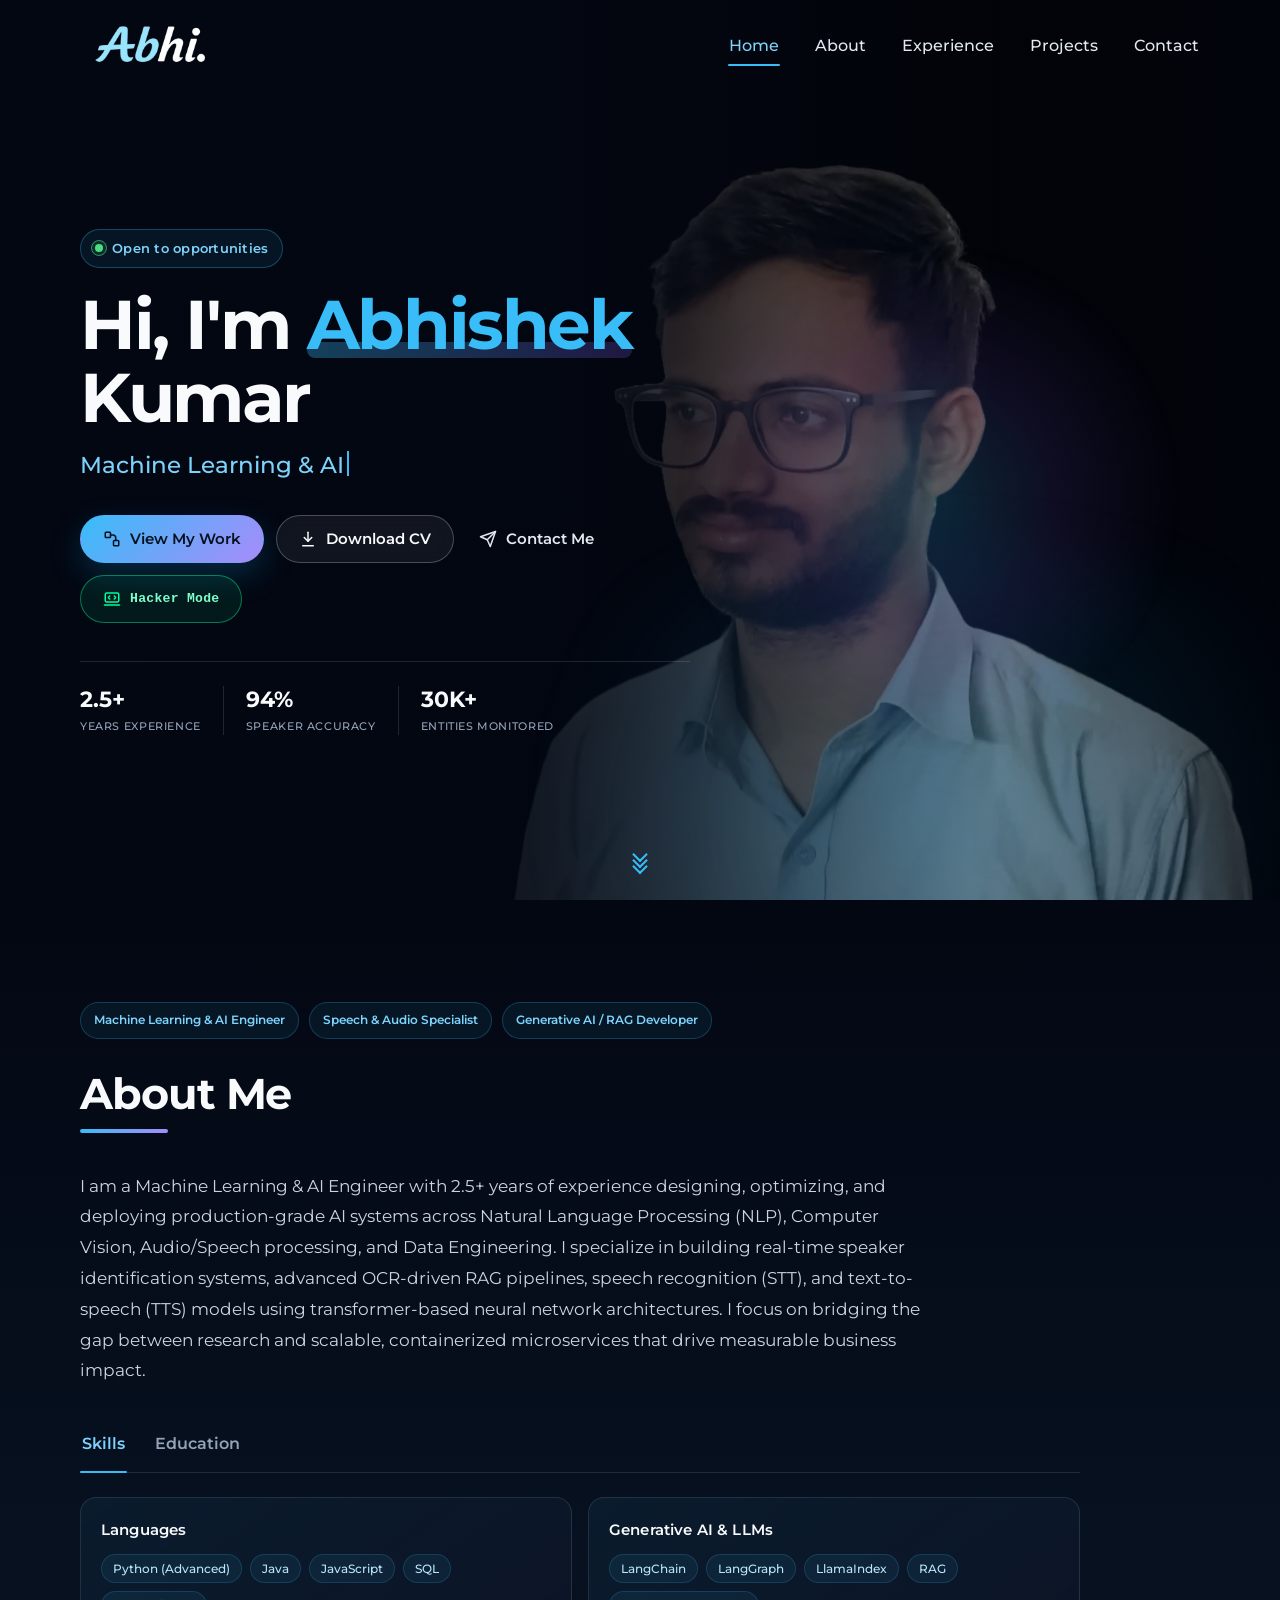
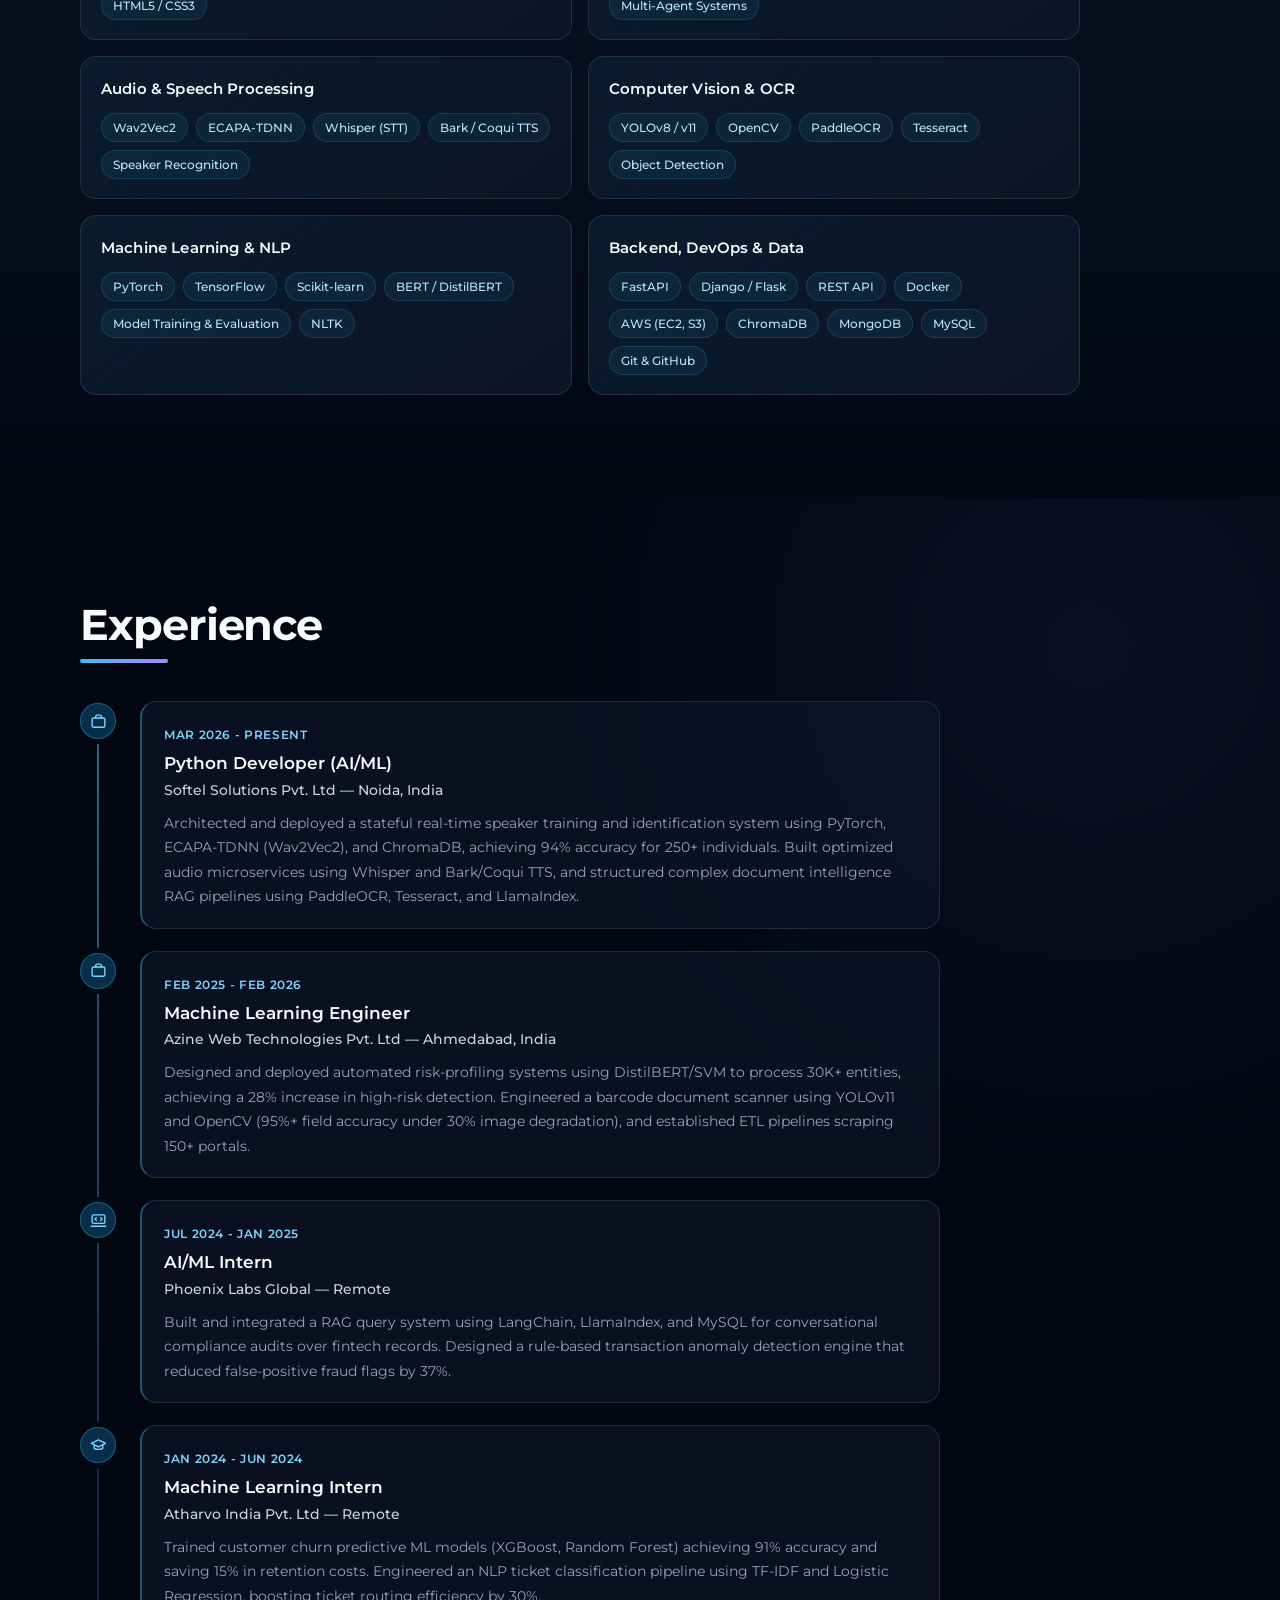
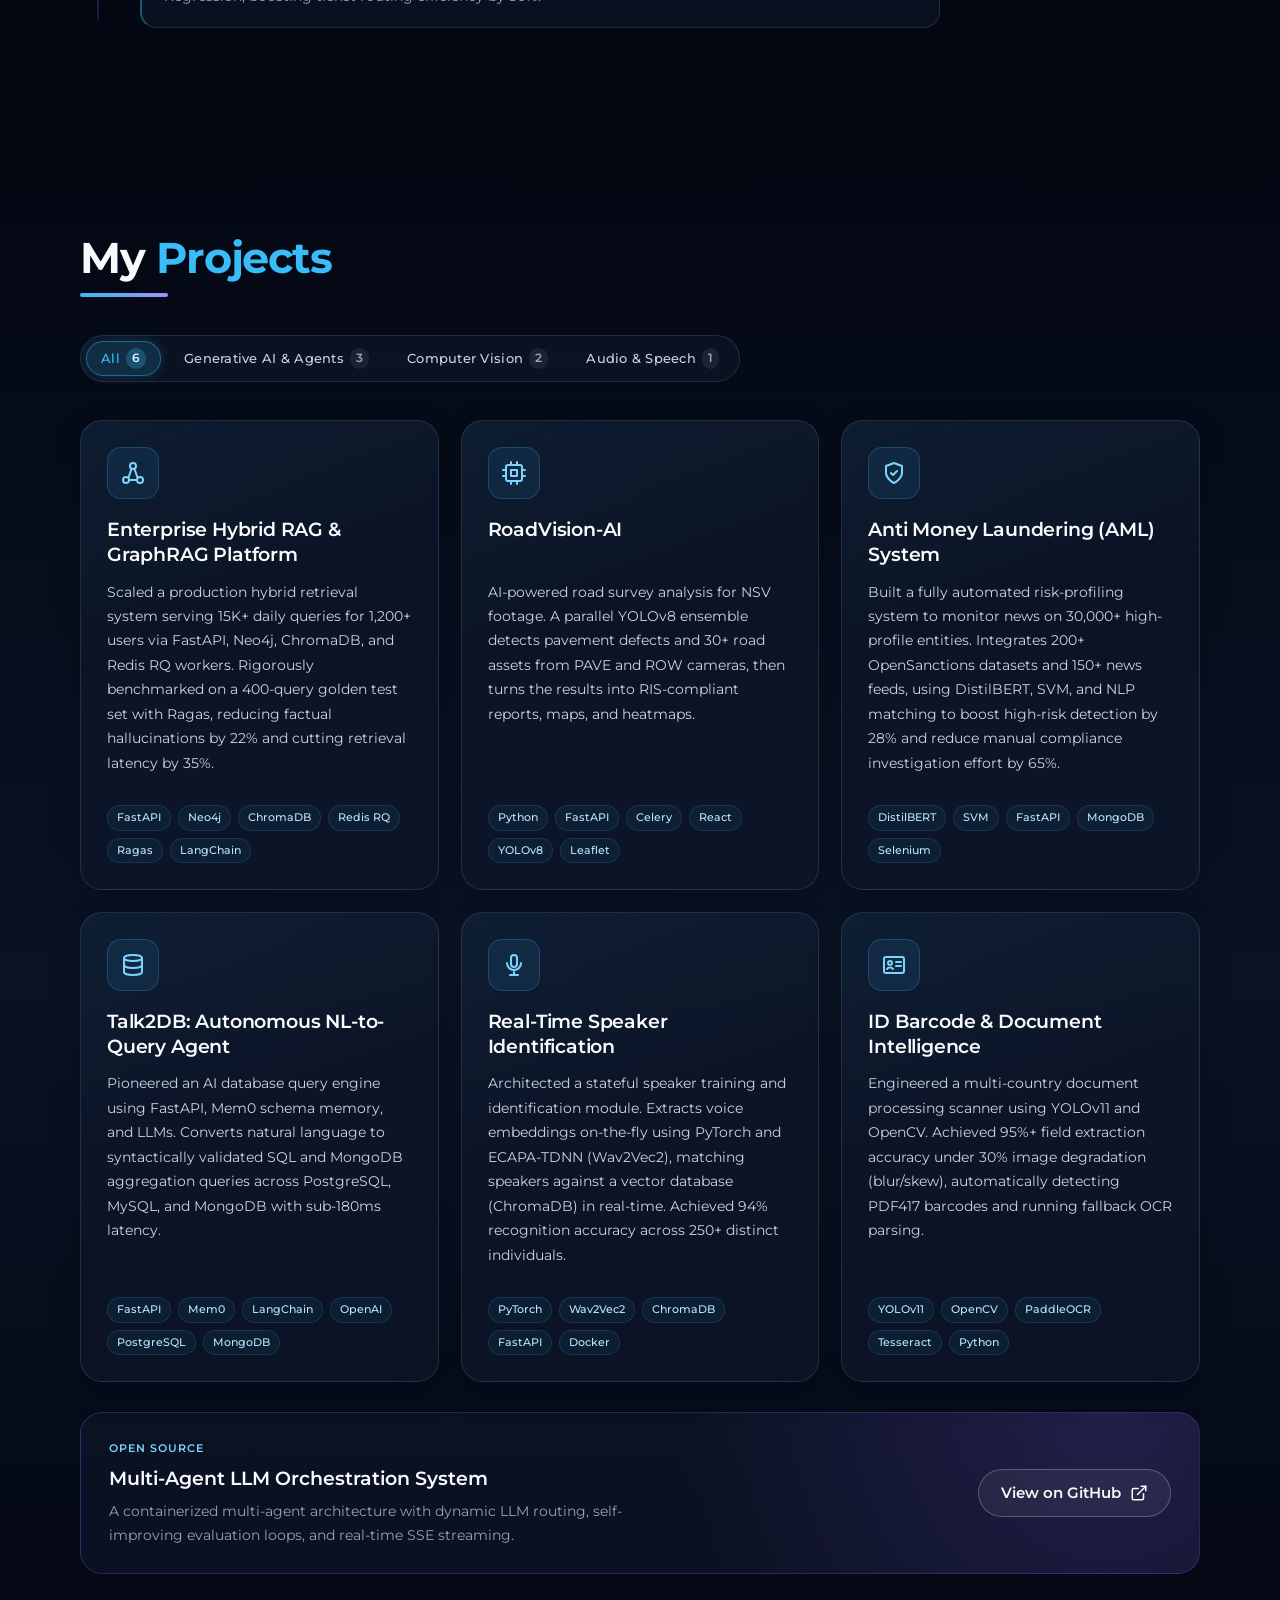
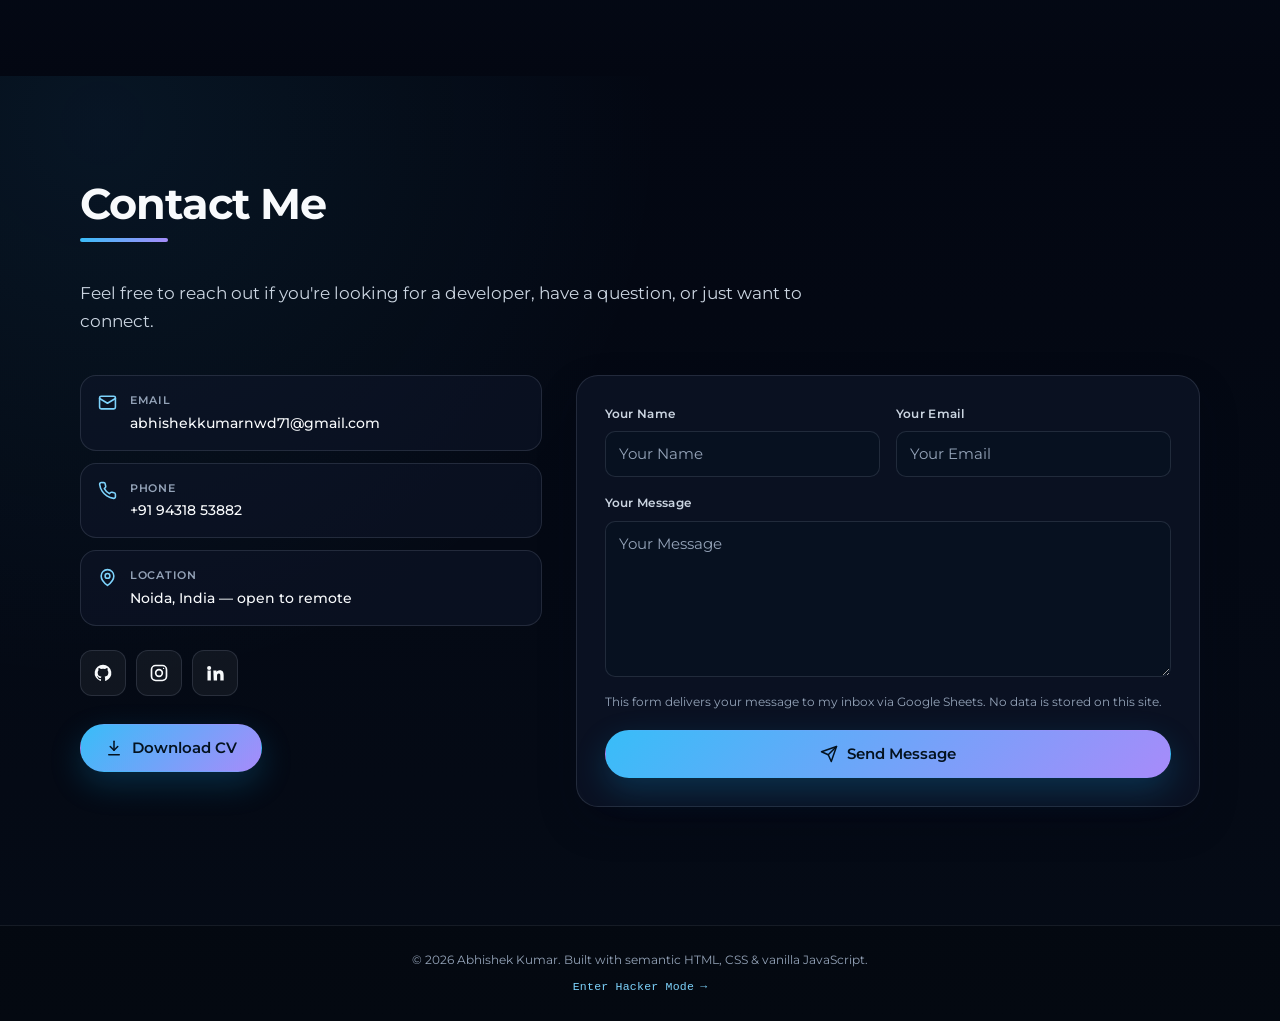
==== commit 0eb6646d: "form bug fixed" ====
--- a/index.html
+++ b/index.html
@@ -7,21 +7,21 @@
     <meta name="description" content="Abhishek Kumar is a Machine Learning &amp; AI Engineer with 2.5+ years of experience building production NLP, speech, computer vision, and RAG systems.">
     <meta name="author" content="Abhishek Kumar">
     <meta name="theme-color" content="#030712">
-    <link rel="canonical" href="https://personal-portfolio-jet-nine.vercel.app/">
+    <link rel="canonical" href="https://abhi-portfolio-green.vercel.app/">
 
     <meta property="og:type" content="website">
-    <meta property="og:site_name" content="Abhishek Kumar — Portfolio">
+    <meta property="og:site_name" content="Abhishek Kumar &mdash; Portfolio">
     <meta property="og:title" content="Abhishek Kumar | Machine Learning &amp; AI Engineer">
     <meta property="og:description" content="ML/AI engineer with 2.5+ years building production NLP, speech, computer vision, and RAG systems.">
-    <meta property="og:url" content="https://personal-portfolio-jet-nine.vercel.app/">
-    <meta property="og:image" content="https://personal-portfolio-jet-nine.vercel.app/images/og-cover.jpg">
+    <meta property="og:url" content="https://abhi-portfolio-green.vercel.app/">
+    <meta property="og:image" content="https://abhi-portfolio-green.vercel.app/images/og-cover.jpg">
     <meta property="og:image:width" content="1200">
     <meta property="og:image:height" content="630">
-    <meta property="og:image:alt" content="Abhishek Kumar — Machine Learning and AI Engineer">
+    <meta property="og:image:alt" content="Abhishek Kumar &mdash; Machine Learning and AI Engineer">
     <meta name="twitter:card" content="summary_large_image">
     <meta name="twitter:title" content="Abhishek Kumar | Machine Learning &amp; AI Engineer">
     <meta name="twitter:description" content="ML/AI engineer building production NLP, speech, computer vision, and RAG systems.">
-    <meta name="twitter:image" content="https://personal-portfolio-jet-nine.vercel.app/images/og-cover.jpg">
+    <meta name="twitter:image" content="https://abhi-portfolio-green.vercel.app/images/og-cover.jpg">
 
     <link rel="icon" type="image/x-icon" href="images/favicon.ico">
     <link rel="apple-touch-icon" href="images/apple-touch-icon.png">
@@ -38,8 +38,8 @@
         "@type": "Person",
         "name": "Abhishek Kumar",
         "jobTitle": "Machine Learning & AI Engineer",
-        "url": "https://personal-portfolio-jet-nine.vercel.app/",
-        "image": "https://personal-portfolio-jet-nine.vercel.app/images/og-cover.jpg",
+        "url": "https://abhi-portfolio-green.vercel.app/",
+        "image": "https://abhi-portfolio-green.vercel.app/images/og-cover.jpg",
         "email": "mailto:abhishekkumarnwd71@gmail.com",
         "telephone": "+91-94318-53882",
         "address": {
@@ -103,7 +103,7 @@
     <header id="header">
       <div class="container">
         <nav aria-label="Main navigation">
-          <a class="logo-link" href="#header" aria-label="Abhishek Kumar — back to top">
+          <a class="logo-link" href="#header" aria-label="Abhishek Kumar &mdash; back to top">
             <img class="logo" src="images/logo.webp" alt="Abhishek Kumar" width="140" height="47">
           </a>
 
@@ -272,7 +272,7 @@
                   <div class="timeline-content">
                     <span class="timeline-date">Sep 2020 - Jun 2024</span>
                     <h3 class="timeline-title">B.Tech in Electronics &amp; Communication Engineering</h3>
-                    <p class="timeline-company">Oriental Institute of Science and Technology — Bhopal, India</p>
+                    <p class="timeline-company">Oriental Institute of Science and Technology &mdash; Bhopal, India</p>
                     <p class="timeline-description">Graduated with a CGPA of 8.17 / 10. Core coursework in AI/ML, data structures, algorithms, and digital signal processing.</p>
                   </div>
                 </li>
@@ -309,7 +309,7 @@
               <div class="timeline-content">
                 <span class="timeline-date">Mar 2026 - Present</span>
                 <h3 class="timeline-title">Python Developer (AI/ML)</h3>
-                <p class="timeline-company">Softel Solutions Pvt. Ltd — Noida, India</p>
+                <p class="timeline-company">Softel Solutions Pvt. Ltd &mdash; Noida, India</p>
                 <p class="timeline-description">
                   Architected and deployed a stateful real-time speaker training and identification system using PyTorch, ECAPA-TDNN (Wav2Vec2), and ChromaDB, achieving 94% accuracy for 250+ individuals. Built optimized audio microservices using Whisper and Bark/Coqui TTS, and structured complex document intelligence RAG pipelines using PaddleOCR, Tesseract, and LlamaIndex.
                 </p>
@@ -320,7 +320,7 @@
               <div class="timeline-content">
                 <span class="timeline-date">Feb 2025 - Feb 2026</span>
                 <h3 class="timeline-title">Machine Learning Engineer</h3>
-                <p class="timeline-company">Azine Web Technologies Pvt. Ltd — Ahmedabad, India</p>
+                <p class="timeline-company">Azine Web Technologies Pvt. Ltd &mdash; Ahmedabad, India</p>
                 <p class="timeline-description">
                   Designed and deployed automated risk-profiling systems using DistilBERT/SVM to process 30K+ entities, achieving a 28% increase in high-risk detection. Engineered a barcode document scanner using YOLOv11 and OpenCV (95%+ field accuracy under 30% image degradation), and established ETL pipelines scraping 150+ portals.
                 </p>
@@ -331,7 +331,7 @@
               <div class="timeline-content">
                 <span class="timeline-date">Jul 2024 - Jan 2025</span>
                 <h3 class="timeline-title">AI/ML Intern</h3>
-                <p class="timeline-company">Phoenix Labs Global — Remote</p>
+                <p class="timeline-company">Phoenix Labs Global &mdash; Remote</p>
                 <p class="timeline-description">
                   Built and integrated a RAG query system using LangChain, LlamaIndex, and MySQL for conversational compliance audits over fintech records. Designed a rule-based transaction anomaly detection engine that reduced false-positive fraud flags by 37%.
                 </p>
@@ -342,7 +342,7 @@
               <div class="timeline-content">
                 <span class="timeline-date">Jan 2024 - Jun 2024</span>
                 <h3 class="timeline-title">Machine Learning Intern</h3>
-                <p class="timeline-company">Atharvo India Pvt. Ltd — Remote</p>
+                <p class="timeline-company">Atharvo India Pvt. Ltd &mdash; Remote</p>
                 <p class="timeline-description">
                   Trained customer churn predictive ML models (XGBoost, Random Forest) achieving 91% accuracy and saving 15% in retention costs. Engineered an NLP ticket classification pipeline using TF-IDF and Logistic Regression, boosting ticket routing efficiency by 30%.
                 </p>
@@ -355,8 +355,16 @@
       <section id="projects" aria-labelledby="projects-title">
         <div class="container">
           <h2 class="sub-title" id="projects-title" data-aos="fade-up">My <span>Projects</span></h2>
+                    <div class="projects-filter-bar" data-aos="fade-up">
+            <div class="filter-pills" role="tablist" aria-label="Filter projects by technology">
+              <button class="filter-pill is-active" type="button" data-filter="all" aria-selected="true">All <span>6</span></button>
+              <button class="filter-pill" type="button" data-filter="genai" aria-selected="false">Generative AI &amp; Agents <span>3</span></button>
+              <button class="filter-pill" type="button" data-filter="vision" aria-selected="false">Computer Vision <span>2</span></button>
+              <button class="filter-pill" type="button" data-filter="speech" aria-selected="false">Audio &amp; Speech <span>1</span></button>
+            </div>
+          </div>
           <div class="services-list">
-            <article class="project-card" data-aos="fade-up" data-aos-delay="50" tabindex="0" aria-labelledby="project-graphrag-title">
+            <article class="project-card" data-cat="genai" data-aos="fade-up" data-aos-delay="50" tabindex="0" aria-labelledby="project-graphrag-title">
               <div class="project-icon"><svg class="icon" aria-hidden="true"><use href="#i-network"></use></svg></div>
               <h3 id="project-graphrag-title">Enterprise Hybrid RAG &amp; GraphRAG Platform</h3>
               <p>
@@ -381,7 +389,32 @@
             </article>
 
 
-            <article class="project-card" data-aos="fade-up" data-aos-delay="50" tabindex="0" aria-labelledby="project-aml-title">
+            <article class="project-card" data-cat="vision" data-aos="fade-up" data-aos-delay="50" tabindex="0" aria-labelledby="project-roadvision-title">
+              <div class="project-icon"><svg class="icon" aria-hidden="true"><use href="#i-cpu"></use></svg></div>
+              <h3 id="project-roadvision-title">RoadVision-AI</h3>
+              <p>
+                AI-powered road survey analysis for NSV footage. A parallel YOLOv8 ensemble detects pavement defects and 30+ road assets from PAVE and ROW cameras, then turns the results into RIS-compliant reports, maps, and heatmaps.
+              </p>
+              <div class="tech-stack">
+                <span>Python</span><span>FastAPI</span><span>Celery</span><span>React</span><span>YOLOv8</span><span>Leaflet</span>
+              </div>
+              <div class="project-overlay">
+                <div class="project-details">
+                  <h3 class="project-overlay-title" aria-hidden="true">RoadVision-AI</h3>
+                  <h4>Key Features</h4>
+                  <ul>
+                    <li>6 YOLOv8 models running in parallel</li>
+                    <li>30+ road features detected across 2 camera pipelines</li>
+                    <li>FastAPI + Celery async video processing</li>
+                    <li>RIS Excel, PDF, CSV, KML and GeoJSON exports</li>
+                  </ul>
+                  <a class="project-link" href="https://github.com/abhish12345/RoadVision-AI" target="_blank" rel="noopener noreferrer">View repository <svg class="icon" aria-hidden="true"><use href="#i-external"></use></svg></a>
+                </div>
+              </div>
+            </article>
+
+
+            <article class="project-card" data-cat="genai" data-aos="fade-up" data-aos-delay="50" tabindex="0" aria-labelledby="project-aml-title">
               <div class="project-icon"><svg class="icon" aria-hidden="true"><use href="#i-shield"></use></svg></div>
               <h3 id="project-aml-title">Anti Money Laundering (AML) System</h3>
               <p>
@@ -405,7 +438,7 @@
               </div>
             </article>
 
-            <article class="project-card" data-aos="fade-up" data-aos-delay="200" tabindex="0" aria-labelledby="project-talk2db-title">
+            <article class="project-card" data-cat="genai" data-aos="fade-up" data-aos-delay="100" tabindex="0" aria-labelledby="project-talk2db-title">
               <div class="project-icon"><svg class="icon" aria-hidden="true"><use href="#i-database"></use></svg></div>
               <h3 id="project-talk2db-title">Talk2DB: Autonomous NL-to-Query Agent</h3>
               <p>
@@ -429,7 +462,7 @@
               </div>
             </article>
 
-            <article class="project-card" data-aos="fade-up" data-aos-delay="150" tabindex="0" aria-labelledby="project-speaker-title">
+            <article class="project-card" data-cat="speech" data-aos="fade-up" data-aos-delay="150" tabindex="0" aria-labelledby="project-speaker-title">
               <div class="project-icon"><svg class="icon" aria-hidden="true"><use href="#i-mic"></use></svg></div>
               <h3 id="project-speaker-title">Real-Time Speaker Identification</h3>
               <p>
@@ -453,7 +486,7 @@
               </div>
             </article>
 
-            <article class="project-card" data-aos="fade-up" data-aos-delay="250" tabindex="0" aria-labelledby="project-document-title">
+            <article class="project-card" data-cat="vision" data-aos="fade-up" data-aos-delay="200" tabindex="0" aria-labelledby="project-document-title">
               <div class="project-icon"><svg class="icon" aria-hidden="true"><use href="#i-id"></use></svg></div>
               <h3 id="project-document-title">ID Barcode &amp; Document Intelligence</h3>
               <p>
@@ -518,7 +551,7 @@
                   <svg class="icon" aria-hidden="true"><use href="#i-pin"></use></svg>
                   <div>
                     <h3>Location</h3>
-                    <p>Noida, India — open to remote</p>
+                    <p>Noida, India &mdash; open to remote</p>
                   </div>
                 </div>
               </div>
@@ -582,6 +615,6 @@
       </section>
     </main>
 
-    <script src="script.js" defer onerror="document.documentElement.classList.remove('js')"></script>
+    <script src="script.js?v=2.2" defer onerror="document.documentElement.classList.remove('js')"></script>
   </body>
 </html>
--- a/style.css
+++ b/style.css
@@ -1010,6 +1010,109 @@
    Projects
    ========================================================================== */
 
+.projects-filter-bar {
+  display: flex;
+  align-items: center;
+  justify-content: flex-start;
+  margin-top: 24px;
+}
+
+.filter-pills {
+  display: inline-flex;
+  align-items: center;
+  gap: 8px;
+  flex-wrap: wrap;
+  padding: 5px;
+  border: 1px solid var(--border);
+  border-radius: 999px;
+  background: rgba(15, 23, 42, 0.65);
+  backdrop-filter: blur(8px);
+}
+
+.filter-pill {
+  display: inline-flex;
+  align-items: center;
+  gap: 6px;
+  padding: 6px 14px;
+  border: 1px solid transparent;
+  border-radius: 999px;
+  background: transparent;
+  color: var(--muted-text);
+  font-family: inherit;
+  font-size: 0.82rem;
+  font-weight: 500;
+  letter-spacing: 0.02em;
+  cursor: pointer;
+  transition: all var(--transition);
+}
+
+.filter-pill span {
+  display: inline-block;
+  padding: 1px 6px;
+  border-radius: 999px;
+  background: rgba(255, 255, 255, 0.07);
+  color: var(--muted-text-2);
+  font-size: 0.72rem;
+  font-weight: 600;
+}
+
+.filter-pill:hover {
+  color: var(--light-text);
+  background: rgba(56, 189, 248, 0.08);
+}
+
+.filter-pill.is-active {
+  border-color: rgba(56, 189, 248, 0.4);
+  background: rgba(56, 189, 248, 0.16);
+  color: #38bdf8;
+  box-shadow: 0 0 12px rgba(56, 189, 248, 0.2);
+}
+
+.filter-pill.is-active span {
+  background: rgba(56, 189, 248, 0.25);
+  color: #e0f2fe;
+}
+
+.project-card.is-hidden {
+  display: none !important;
+}
+
+/* Toast notification */
+.toast-notice {
+  position: fixed;
+  bottom: 28px;
+  left: 50%;
+  transform: translateX(-50%) translateY(20px);
+  z-index: 2100;
+  display: inline-flex;
+  align-items: center;
+  gap: 9px;
+  padding: 10px 18px;
+  border: 1px solid rgba(56, 189, 248, 0.35);
+  border-radius: 999px;
+  background: rgba(15, 23, 42, 0.94);
+  color: #e0f2fe;
+  font-size: 0.84rem;
+  font-weight: 500;
+  box-shadow: 0 16px 36px rgba(0, 0, 0, 0.45), 0 0 18px rgba(56, 189, 248, 0.2);
+  backdrop-filter: blur(12px);
+  -webkit-backdrop-filter: blur(12px);
+  opacity: 0;
+  pointer-events: none;
+  transition: opacity 220ms ease, transform 220ms ease;
+}
+
+.toast-notice.is-visible {
+  opacity: 1;
+  transform: translateX(-50%) translateY(0);
+}
+
+.toast-notice svg {
+  width: 15px;
+  height: 15px;
+  color: #38bdf8;
+}
+
 .services-list {
   display: grid;
   grid-template-columns: repeat(3, minmax(0, 1fr));
@@ -1063,6 +1166,9 @@
 }
 
 .project-card h3 {
+  display: flex;
+  align-items: flex-start;
+  min-height: 2.7em;
   margin-bottom: 12px;
   color: var(--light-text);
   font-size: 1.16rem;
@@ -1072,6 +1178,7 @@
 }
 
 .project-card > p {
+  min-height: 96px;
   margin-bottom: 18px;
   color: var(--muted-text);
   font-size: 0.9rem;
@@ -1787,7 +1894,7 @@
   }
 
   /* The card heading is already visible above the static overlay. */
-  .project-overlay-title {
+  .project-card .project-overlay-title {
     display: none;
   }
 
@@ -1821,6 +1928,24 @@
 }
 
 @media (max-width: 640px) {
+  .projects-filter-bar {
+    width: 100%;
+    overflow-x: auto;
+    padding-bottom: 6px;
+    -webkit-overflow-scrolling: touch;
+  }
+
+  .filter-pills {
+    border-radius: 12px;
+    flex-wrap: nowrap;
+  }
+
+  .filter-pill {
+    padding: 6px 12px;
+    font-size: 0.78rem;
+    white-space: nowrap;
+  }
+
   main > section {
     padding: 48px 0;
   }
